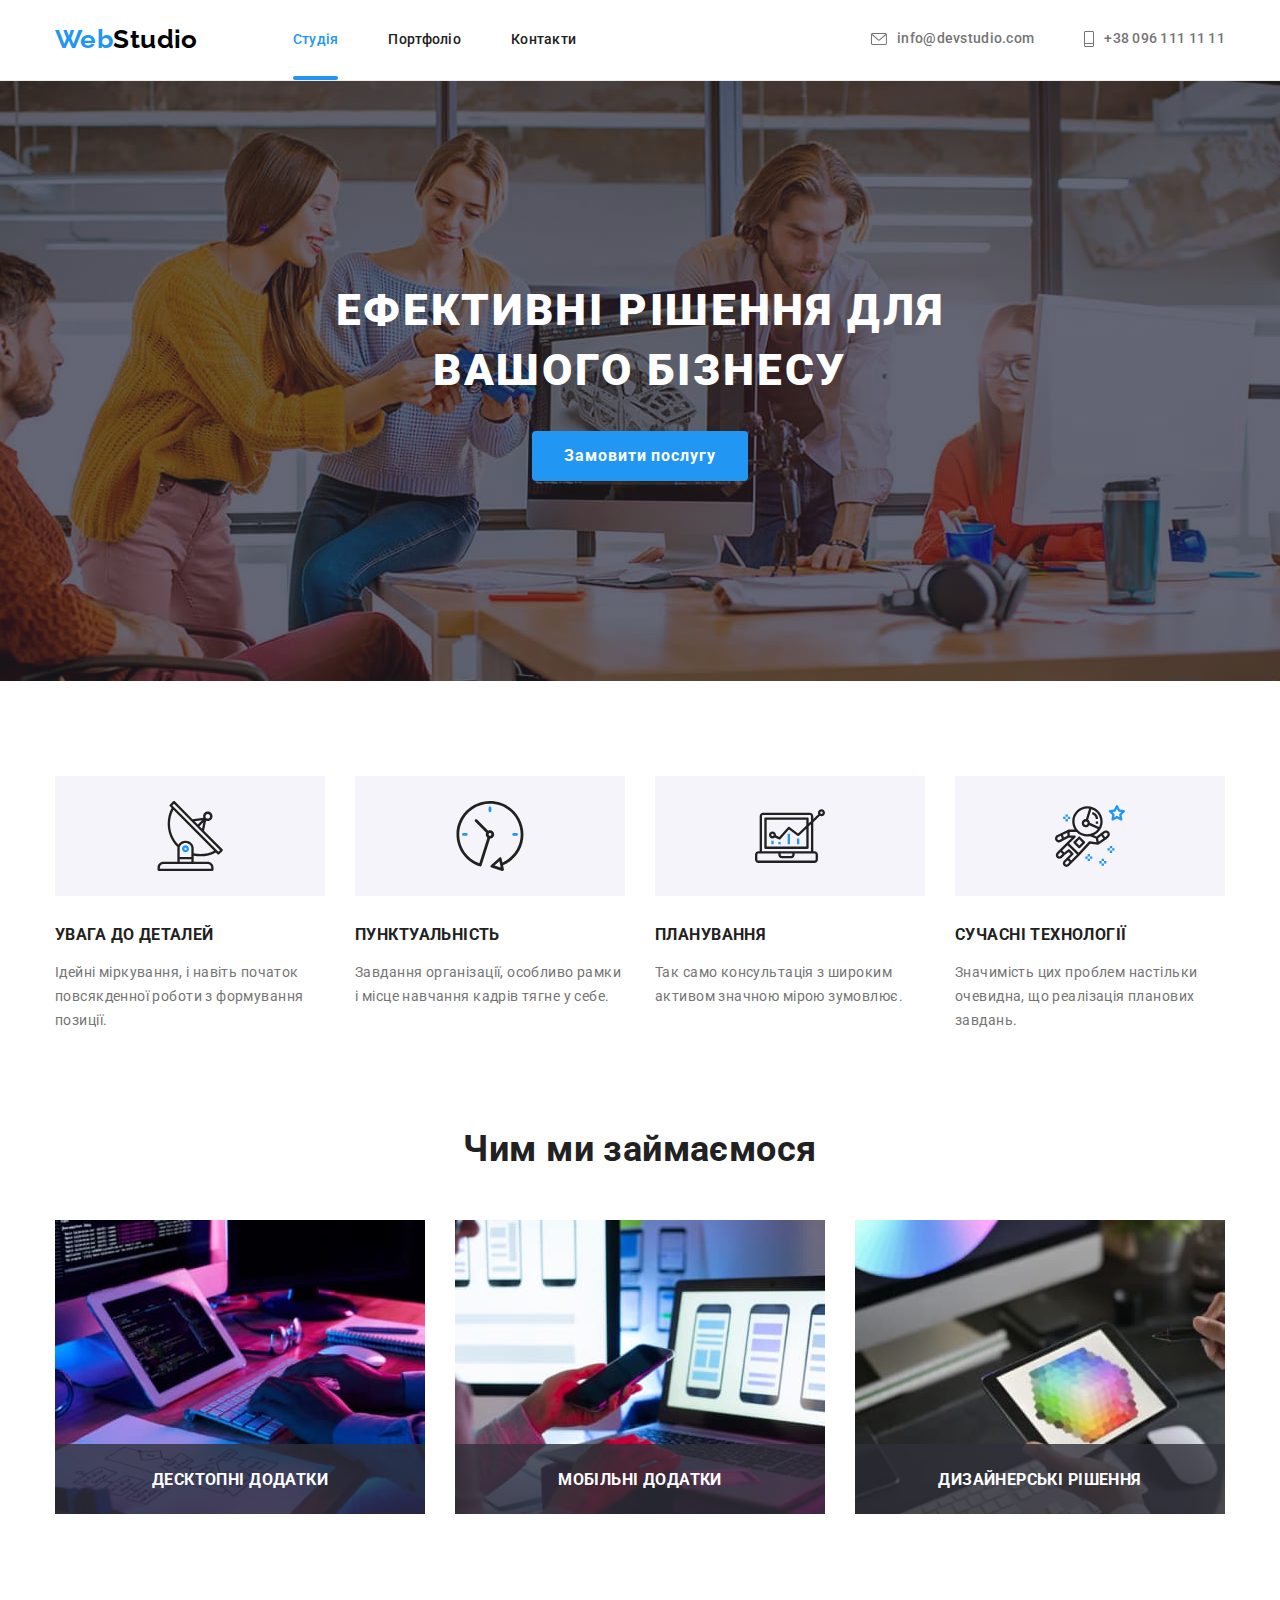
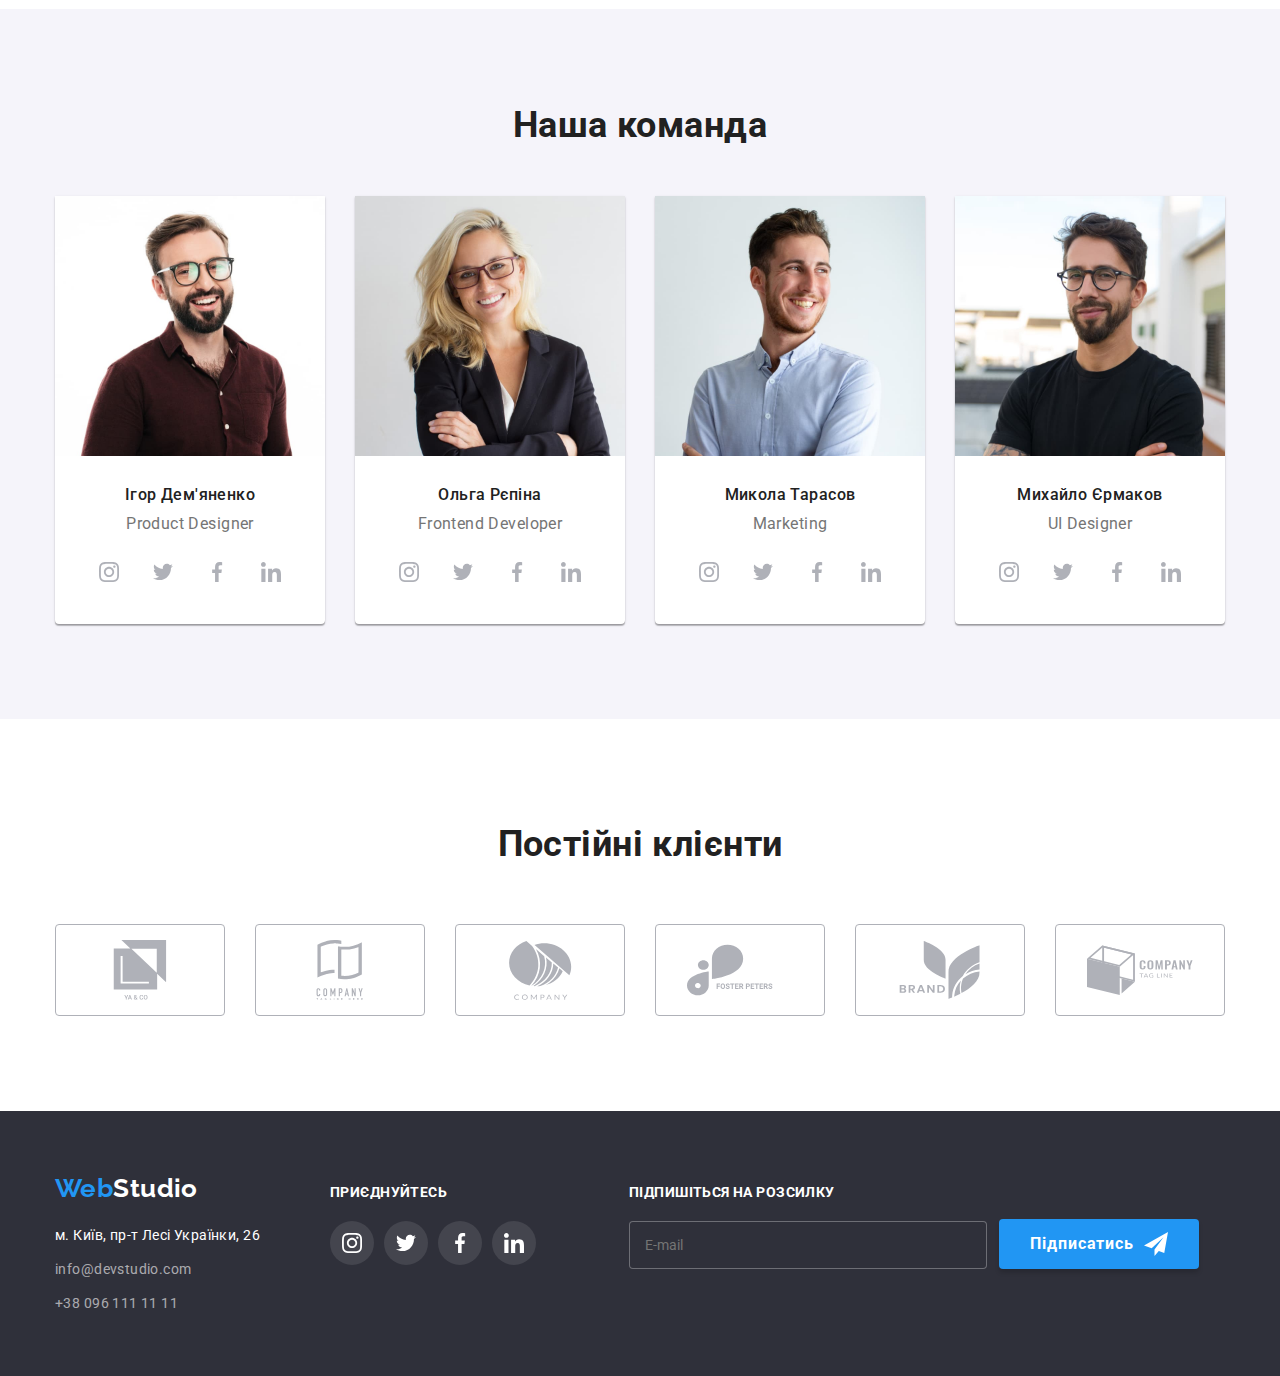
==== index.html @ cc5fdcf3 "6th homework state" ====
<!DOCTYPE html>
<html lang="uk">
<head>
    <meta charset="UTF-8">
    <meta http-equiv="X-UA-Compatible" content="IE=edge">
    <meta name="viewport" content="width=device-width, initial-scale=1.0">
    <title>Document</title>
    <link href="https://fonts.googleapis.com/css2?family=Raleway:wght@700&family=Roboto:wght@400;500;700;900&display=swap" rel="stylesheet">
    <link rel="preconnect" href="https://fonts.googleapis.com">
    <link rel="preconnect" href="https://fonts.gstatic.com" crossorigin>
    <link rel="stylesheet" href="https://cdn.jsdelivr.net/npm/modern-normalize@1.1.0/modern-normalize.min.css">
    <link rel="stylesheet" href="./css/style.css"/>
    
</head>
<body>
    <!-- Шапка -->
    <header>
        <div class="container">
                <nav>
                    <a href="./index.html" class="nav-link-logo"><span class="logo" lang="en">
                            <span class="logo-part" lang="en">Web</span>Studio</span>
                    </a>
                    <ul class="nav-list">
                        <li>
                            <a href="./index.html" class="nav-link link-current">Студія</a>
                        </li>
                        <li>
                            <a href="./portfolio.html" class="nav-link ">Портфоліо</a>
                        </li>
                        <li>
                            <a href="#" class="nav-link">Контакти</a>
                        </li>
                    </ul>
                </nav>
                <ul class="nav-contacts">
                    <li>
                        <a href="mailto:info@devstudio.com" class="nav-link-contacts">
                            <svg class="contact-icon envelope"><use href="./image/icons.svg#icon-envelope"></use></svg>
                            info@devstudio.com
                        </a>
                    </li>
                    <li>
                        <a href="tel:380961111111" class="nav-link-contacts">
                            <svg class="contact-icon vector"><use href="./image/icons.svg#icon-Vector"></use></svg>    
                            +38 096 111 11 11
                        </a>
                    </li>
                </ul>
        </div>
    </header>
        <main>
        <!--Герой-->
        <section class="hero" >
                <div class="container">
                    <h1 class="hero-heading">Ефективні рішення для вашого бізнесу</h1>
                    <button type="button" class="hero-button" data-modal-open>Замовити послугу</button>
                </div>
                
        </section>

        <!--Переваги -->
        <section class="f-section">
            <div class="container">
                <!-- невидимий заголовок -->
                <h2 class="visually-hidden">Переваги</h2>
                <ul>
                    <li>
                        <div class="icon-container">
                            <svg class="feature-icon">
                                <use href="./image/icons.svg#icon-Group"></use>
                            </svg>
                        </div>
                        <h3 class="f-heading">Увага до деталей</h3>
                        <p class="f-paragraph">Ідейні міркування, і навіть початок повсякденної роботи з формування позиції.</p>
                    </li>
                    <li>
                        <div class="icon-container">
                            <svg class="feature-icon">
                                <use href="./image/icons.svg#icon-clock"></use>
                            </svg>
                        </div>
                        <h3 class="f-heading">Пунктуальність</h3>
                        <p class="f-paragraph">Завдання організації, особливо рамки і місце навчання кадрів тягне у себе.</p>
                    </li>
                    <li>
                        <div class="icon-container">
                            <svg class="feature-icon">
                                <use href="./image/icons.svg#icon-diagram"></use>
                            </svg>
                        </div>
                        <h3 class="f-heading">Планування</h3>
                        <p class="f-paragraph">Так само консультація з широким активом значною мірою зумовлює.</p>
                    </li>
                    <li>
                        <div class="icon-container">
                            <svg class="feature-icon">
                                <use href="./image/icons.svg#icon-astronaut"></use>
                            </svg>
                        </div>
                        <h3 class="f-heading">Сучасні технології</h3>
                        <p class="f-paragraph">Значимість цих проблем настільки очевидна, що реалізація планових завдань.</p>
                    </li>
                </ul>
            </div>
        </section>
        <!-- Фактори роботи -->
        <section class="ws-section">
            <div class="container">
                <h2 class="work-sphere-heading">Чим ми займаємося</h2>
                <ul>
                    <li>
                        <div class="ws-thumb">
                            <img src="./image/box1.jpg" alt="Розробка десктоп версії сайту" width="370">
                            <div class="overlay-heading">
                                <h3>Десктопні додатки</h3>
                            </div>
                        </div>
                    </li>
                    <li>
                        <div class="ws-thumb">
                            <img src="./image/img.jpg" alt="Розробка смартфон версії сайту" width="370">
                            <div class="overlay-heading">
                                <h3>Мобільні додатки</h3>
                            </div>
                        </div>
                    </li>
                    <li>
                        <div class="ws-thumb">
                            <img src="./image/img(1).jpg" alt="Розробка планшет версії сайту" width="370">
                            <div class="overlay-heading">
                                <h3>Дизайнерські рішення</h3>
                            </div>
                        </div>
                    </li>
                </ul>
            </div>
        </section>
        <!--Команда -->
        <section class="team-section">
            <div class="container">
                <h2 class="team-heading">Наша команда</h2>
                <ul>
                    <li>
                         <img src="./image/demjanenko.jpg" alt="фото Ігор Демяненко" width="270">
                        <div class="t-text-container">
                            <h3 class="teammate">Ігор Дем'яненко </h3>
                            <p class="teammate-position">Product Designer</p>
                            <ul class="social-links">
                                <li>
                                    <a href="#" >
                                        <svg class="social-icon">
                                            <use href="./image/icons.svg#icon-instagram"></use>
                                        </svg>
                                    </a>
                                </li>
                                <li>
                                    <a href="#" >
                                        <svg class="social-icon">
                                            <use href="./image/icons.svg#icon-twitter"></use>
                                        </svg>
                                    </a>
                                </li>
                                <li>
                                    <a href="#" >
                                        <svg class="social-icon">
                                            <use href="./image/icons.svg#icon-facebook"></use>
                                        </svg>
                                    </a>
                                </li>
                                <li>
                                    <a href="#" >
                                        <svg class="social-icon">
                                            <use href="./image/icons.svg#icon-linkedin"></use>
                                        </svg>
                                    </a>
                                </li>
                            </ul>
                        </div>
                    </li>    
                    <li>
                        <img src="./image/repina.jpg" alt="фото Ольга Рєпіна" width="270">
                        <div class="t-text-container">
                            <h3 class="teammate">Ольга Рєпіна</h3>
                            <p class="teammate-position">Frontend Developer</p>
                            <ul class="social-links">
                                <li>
                                    <a href="#">
                                        <svg class="social-icon">
                                            <use href="./image/icons.svg#icon-instagram"></use>
                                        </svg>
                                    </a>
                                </li>
                                <li>
                                    <a href="#">
                                        <svg class="social-icon">
                                            <use href="./image/icons.svg#icon-twitter"></use>
                                        </svg>
                                    </a>
                                </li>
                                <li>
                                    <a href="#">
                                        <svg class="social-icon">
                                            <use href="./image/icons.svg#icon-facebook"></use>
                                        </svg>
                                    </a>
                                </li>
                                <li>
                                    <a href="#">
                                        <svg class="social-icon">
                                            <use href="./image/icons.svg#icon-linkedin"></use>
                                        </svg>
                                    </a>
                                </li>
                            </ul>
                        </div>
                            
                    </li>
                    <li>
                        <img src="./image/tarasov.jpg" alt="фото Микола Тарасов" width="270">
                        <div class="t-text-container">
                            <h3 class="teammate">Микола Тарасов</h3>
                            <p class="teammate-position">Marketing</p>
                            <ul class="social-links">
                                <li>
                                    <a href="#">
                                        <svg class="social-icon">
                                            <use href="./image/icons.svg#icon-instagram"></use>
                                        </svg>
                                    </a>
                                </li>
                                <li>
                                    <a href="#">
                                        <svg class="social-icon">
                                            <use href="./image/icons.svg#icon-twitter"></use>
                                        </svg>
                                    </a>
                                </li>
                                <li>
                                    <a href="#">
                                        <svg class="social-icon">
                                            <use href="./image/icons.svg#icon-facebook"></use>
                                        </svg>
                                    </a>
                                </li>
                                <li>
                                    <a href="#">
                                        <svg class="social-icon">
                                            <use href="./image/icons.svg#icon-linkedin"></use>
                                        </svg>
                                    </a>
                                </li>
                            </ul>
                        </div>
                    </li>
                    <li>
                        <img src="./image/yermakov.jpg" alt="фото Михайло Єрмаков" width="270">
                        <div class="t-text-container">
                            <h3 class="teammate">Михайло Єрмаков</h3>
                            <p class="teammate-position">UI Designer</p>
                            <ul class="social-links">
                                <li>
                                    <a href="#">
                                        <svg class="social-icon">
                                            <use href="./image/icons.svg#icon-instagram"></use>
                                        </svg>
                                    </a>
                                </li>
                                <li>
                                    <a href="#">
                                        <svg class="social-icon">
                                            <use href="./image/icons.svg#icon-twitter"></use>
                                        </svg>
                                    </a>
                                </li>
                                <li>
                                    <a href="#">
                                        <svg class="social-icon">
                                            <use href="./image/icons.svg#icon-facebook"></use>
                                        </svg>
                                    </a>
                                </li>
                                <li>
                                    <a href="#">
                                        <svg class="social-icon">
                                            <use href="./image/icons.svg#icon-linkedin"></use>
                                        </svg>
                                    </a>
                                </li>
                            </ul> 
                        </div>
                    </li>
                </ul>
            </div>
        </section>
        <section class="clients">
            <div class="container">
                <h2>Постійні клієнти</h2>
                <ul class="clients-list">
                    <li>
                        <a href="#">
                            <svg class="clients-icon">
                                <use href="./image/icons.svg#icon-company1" aria-label="Компанія 1"></use>
                            </svg>
                        </a>
                    </li>
                    <li>
                        <a href="#">
                            <svg class="clients-icon">
                                <use href="./image/icons.svg#icon-company2" aria-label="Компанія 2"></use>
                            </svg>
                        </a>
                    </li>
                    <li>
                        <a href="#">
                            <svg class="clients-icon">
                                <use href="./image/icons.svg#icon-company3" aria-label="Компанія 3"></use>
                            </svg>
                        </a>
                    </li>
                    <li>
                        <a href="#">
                            <svg class="clients-icon">
                                <use href="./image/icons.svg#icon-company4" aria-label="Компанія 4"></use>
                            </svg>
                        </a>
                    </li>
                    <li>
                        <a href="#">
                            <svg class="clients-icon">
                                <use href="./image/icons.svg#icon-company5" aria-label="Компанія 5"></use>
                            </svg>
                        </a>
                    </li>
                    <li>
                        <a href="#">
                            <svg class="clients-icon">
                                <use href="./image/icons.svg#icon-company6" aria-label="Компанія 6"></use>
                            </svg>
                        </a>
                    </li>
                </ul>
            </div>
        </section>
    </main>
    <!-- Контакти/адреса -->
    <footer>
        <div class="container footer">
            <div class="adress-container">
                <a href="./index.html" class="footer-logo-link"><span class="footer-logo" lang="en"><span class="logo-part"
                            lang="en">Web</span>Studio</span></a>
                <address>
                    <ul>
                        <li><a href="https://goo.gl/maps/CPtrU1FHBa2aNyZL9" target="_blank" rel="noopener noreferrer nofollow"
                                class="footer-address-link"><span class="phis-address">м. Київ, пр-т Лесі
                                    Українки, 26</span></a></li>
                        <li><a href="mailto:info@devstudio.com" class="footer-contact-link">info@devstudio.com</a></li>
                        <li><a href="tel:380961111111" class="footer-contact-link">+38 096 111 11 11</a></li>
                    </ul>
                </address>
            </div>    
                <div class="social-links-container">
                    <h3 class="social-link-header">Приєднуйтесь</h3>
                    <ul class="footer-social-links">
                        <li>
                            <a href="#">
                                <svg class="footer-social-icon">
                                    <use href="./image/icons.svg#icon-instagram"></use>
                                </svg>
                            </a>
                        </li>
                        <li>
                            <a href="#">
                                <svg class="footer-social-icon">
                                    <use href="./image/icons.svg#icon-twitter"></use>
                                </svg>
                            </a>
                        </li>
                        <li>
                            <a href="#">
                                <svg class="footer-social-icon">
                                    <use href="./image/icons.svg#icon-facebook"></use>
                                </svg>
                            </a>
                        </li>
                        <li>
                            <a href="#">
                                <svg class="footer-social-icon">
                                    <use href="./image/icons.svg#icon-linkedin"></use>
                                </svg>
                            </a>
                        </li>
                    </ul>
                </div>
                <div class="form-container">
                    <p class="invite-phrase">Підпишіться на розсилку</p>
                    <form class="footer-form">
                        <label>  
                            <input type="email" name="email" id="email" placeholder="E-mail">
                        </label>
                        <button type="submit">
                            Підписатись
                            <svg class="send-icon">
                                <use href="./image/icons.svg#icon-send"></use>
                            </svg>
                        </button>
                
                    </form>
                </div>
            </div>
    </footer>
    <div class="backdrop is-hidden" data-modal>
        <div class="modal">
            <p class="modal-heading"> Залиште свої дані, ми вам передзвонимо</p>
            <form class="modal-form">
    
                
                <div class="reg-container">
                    <label class="reg-field" for="person-name">
                        <span>Ім'я</span>
                    </label>
                    <div class="input-container">
                        <input type="text" name="name" class="login-inf" id="person-name">
                        <svg class="person-icon">
                            <use href="./image/icons.svg#icon-person-black"></use>
                        </svg>
                    </div>
                </div>
                <div class="reg-container">
                    <label class="reg-field" for="person-tel">
                        <span>Телефон</span>
                    </label>
                    <div class="input-container">
                        <input type="tel" name="telephone" class="login-inf" id="person-tel">
                        <svg class="tel-icon">
                            <use href="./image/icons.svg#icon-phone-black"></use>
                        </svg>
                    </div>
                </div>
                <div class="reg-container">
                    <label class="reg-field" for="person-email">
                        <span>Пошта</span>
                    </label>
                    <div class="input-container">
                        <input type="email" name="email" class="login-inf" id="person-email">
                        <svg class="mail-icon">
                            <use href="./image/icons.svg#icon-email-black"></use>
                        </svg>
                    </div>
                </div>
                <label class="commentary-area">
                    <span>Коментар</span>
                    <textarea name="commentary" rows="10" placeholder="Введіть текст"></textarea>
                </label>
                    <div class="checkbox-container">
                        <input type="checkbox" name="agreement" class="true-checkbox visually-hidden" id="modal-checkbox">
                        <svg class="icon-checkbox icon-check">
                           <use href="./image/icons.svg#icon-check"></use>
                        </svg>
                        <svg class="icon-checkbox fake-checkbox-focus">
                            <use href="./image/icons.svg#icon-fake-checkbox-focus"></use>
                        </svg>
                        <svg class="icon-checkbox fake-checkbox">
                            <use href="./image/icons.svg#icon-fake-checkbox"></use>
                        </svg>
                        <label class="checkbox-label" for="modal-checkbox">
                           <span class="agreement-label">Погоджуюся з розсилкою та приймаю</span><a href="#" class="agreement-link"> Умови договору</a>
                        </label>
                    </div>
                
                <button class="modal-send" type="submit">Відправити</button>
            </form>
            <button class="close-button" type="button" data-modal-close>
                <svg class="close-icon">
                    <use href="./image/icons.svg#icon-close"></use>
                </svg>
            </button>
        </div>
    </div>
    <script src="./js/modal.js"></script>
    
</body>

</html>
---- css/style.css ----
:root{
    --primary-text-color: #212121;
    --secondary-text-color: #757575;
    --primary-white-color: #FFFFFF; 
    --primary-hover-color: #2196F3;
    --balck-color: #000000;
    --secondary-background-color:#2F303A;
    --secondary-white-color:#F5F4FA;
    --contacts-link-color: rgba(255,255,255,0.6);
    --foooter-link-backgroud: rgba(255, 255, 255, 0.1);
    --backdrop-shadow: rgba(0, 0, 0, 0.2);
    --hero-button-hover-color: #188CE8;
    --border-color: #ECECEC;
    --scondary-border-color: #EEEEEE;
    --primary-icon-color:#AFB1B8;
    --hero-background: #C4C4C4;
    --hero-lenear-gradient:rgba(47, 48, 58, 0.4);

}
html{
    box-sizing: border-box;
}
*, *::before, *::after{
    box-sizing: inherit;
}

body{
    color: var(--primary-text-color);
    background-color:  var(--primary-white-color);
    font-family: Roboto, sans-serif;
    letter-spacing: 0.03em;
    font-size: 14px;
}
img{
    display: block;
    max-width: 100%;
    height: auto;
}
/* Контейнер */
.container{
    width: 1200px;
    margin-left:auto;
    margin-right:auto;
    padding-right: 15px;
    padding-left: 15px;
}
header{
    border-bottom: 1px solid var(--border-color);
    align-items: center;
    padding-top: 24px;
    padding-bottom: 25px;
}
header >.container{
    display: flex;
}

/* Navigation */
nav{
    display: flex;
    align-items: center;
}

.nav-list, .nav-contacts{
    display: flex;
    list-style: none;
    padding-left: 0;
    align-items: center;
}
.nav-list{
    margin: 0;
}
.nav-list li+li{
    margin-left: 50px;
}

.nav-contacts{
    margin: 0 0 0 auto;
}
.contact-icon{
    fill: currentColor;
    margin-right: 10px;
}
.contact-icon.envelope{
    width: 16px;
    height: 12px;
} 
.contact-icon.vector{
    width: 10px;
    height: 16px;
}

.contact-icon:hover{
    fill: var(--primary-hover-color);
}
.nav-contacts li+li{
    margin-left: 50px;
}

.nav-link{
    position: relative;
    height: 100%;
    
    text-decoration: none;  
    color: var(--primary-text-color);
    font-weight: 500;
    line-height: 1.14;
    letter-spacing: 0.02em;
    
    transition: color 250ms cubic-bezier(0.4, 0, 0.2, 1);
}
.nav-link-contacts{
    display: flex;
    align-items: center;
    
    text-decoration: none;
    color: var(--secondary-text-color);
    font-weight: 500;
    line-height: 1.14;
    letter-spacing: 0.02em;
    
    transition: color 250ms cubic-bezier(0.4, 0, 0.2, 1);
}
 .nav-link-contacts:hover, .nav-link-contacts:focus,
 .nav-list .link-current, .nav-link:hover, .nav-link:focus,  
 .f-contact-link:hover, .f-contact-link:focus{
    color: var(--primary-hover-color); 
}
.nav-link-logo, .footer-link-logo{
    text-decoration: none;
    color: var(--balck-color);
}
.nav-link-logo{
    display: inline-block;
    margin-right: 95px;
}
.logo-part{
    color: var(--primary-hover-color);
}
/* logo */
.logo{
    font-family: Raleway, sans-serif;
    color: var(--balck-color);   
    font-weight: 700;
    font-size: 26px;
    line-height: 1.19;  
}
.link-current::after{
    position: absolute;
    content: "";
    width: 100%;
    height: 4px;
    border-radius: 2px;
    background-color: var(--primary-hover-color);
    bottom: -33px;
    left: 0;
}

/* Main */
/* Hero */
.hero{
    background-color: var(--hero-background);
     background-image:  linear-gradient(
                        var(--hero-lenear-gradient),
                        var(--hero-lenear-gradient)
                         ),
                        url(../image/hero-background.jpg);
    background-repeat: no-repeat;
    background-position: center;
    background-size: cover;
    
    height: 600px;
    max-width: 1600px;
    margin-right: auto;
    margin-left: auto; 
    padding-top: 200px;
    padding-bottom: 200px;
}

.hero-heading{
    color: var(--primary-white-color);
    text-align: center;
    text-transform: uppercase;
    font-weight: 900;
    font-size: 44px;
    line-height: 1.36;
    letter-spacing: 0.06em;
    
    width: 695px;
    margin-top: 0;
    margin-bottom: 30px;
    margin-left: auto;
    margin-right: auto;
}
.hero  .hero-button{
    color: var(--primary-white-color);
    background-color: var(--primary-hover-color);
    cursor: pointer;
    text-align: center;
    font-weight: 700;
    font-size: 16px;
    line-height: 1.88;
    letter-spacing: 0.06em;
    
    min-width: 215px;
    min-height: 50px;
    display: flex;
    border: transparent;
    margin-left: auto;
    margin-right: auto;
    border-radius: 4px;
    padding: 10px 32px;
}
.hero-button:hover, .hero-button:focus{
    background-color: var(--hero-button-hover-color);
    
}

/* Modal window */
.backdrop{
    top:0;
    bottom: 0;
    left: 0;
    right: 0;
    position: fixed;

    z-index: 1;
    
    background-color:var(--backdrop-shadow); 

    transition: opacity 250ms cubic-bezier(0.4, 0, 0.2, 1);
}

.modal{
    position: absolute;
    top:50%;
    left:50%;
    right: 50%;
    bottom:50%;
    transform:translate(-50%, -50%) scale(1);
    width: 530px;
    min-height: 600px;

    padding: 40px;

    box-shadow: 0px 1px 3px rgba(0, 0, 0, 0.12), 
                0px 1px 1px rgba(0, 0, 0, 0.14), 
                0px 2px 1px rgba(0, 0, 0, 0.2);
    border-radius: 4px;
    background-color: var(--primary-white-color);

    transition: transform 400ms cubic-bezier(0.4, 0, 0.2, 1);
}
.backdrop.is-hidden .modal{
    transform:translate(-50%, 0%) scale(1.2);
    transition: transform 400ms cubic-bezier(0.4, 0, 0.2, 1);
}
.modal .close-button{
    position: absolute;
    top: 8px;
    right: 8px;

    display: flex;
    align-items: center;
    justify-content: center;

    border: 1px solid rgba(0, 0, 0, 0.1);
    border-radius: 50%;
    width: 30px;
    height: 30px;

    background-color: var(--primary-white-color);

    transition: fill 250ms cubic-bezier(0.4, 0, 0.2, 1);

}
.modal .close-button:hover{
    fill: var(--primary-hover-color);
    cursor: pointer;
}

.modal .close-button:focus{
    fill: var(--primary-hover-color);
}
.modal .modal-heading{
    margin: 0 0 12px 0;
    text-align: center;
    
    font-weight: 700;
    font-size: 20px;
    line-height: 1.15;
    letter-spacing: 0.03em;
}
.modal-form{
    width:100%;
    
}
.modal-form span{
    color:var(--secondary-text-color);

    font-weight: 400;
    font-size: 12px;
    line-height: 1.16;
    letter-spacing: 0.01em;
}

.modal-form input{
    font-weight: 400;
    font-size: 12px;
    line-height: 1.16;
    letter-spacing: 0.01em;
}
.modal-form .reg-container{
    display: block;
    margin-bottom: 10px;
    
}
.input-container{
    margin-top: 4px;
    position: relative;
}
.reg-container svg{
    position: absolute;
    width: 18px;
    height: 18px;

    transition: fill 250ms cubic-bezier(0.4, 0, 0.2, 1);
}
.tel-icon, .person-icon{
    left: 12px;
    top: 11px;
}
.mail-icon {
    
    left: 10px;
    top: 11px;
}
.close-icon{
    width: 11px;
    height: 11px;
}
.commentary-area{
    display: block;
    margin-bottom: 20px;
}
.modal-form textarea{
    padding: 12px 16px;
    margin-top: 4px;

    resize: none;
    width: 100%;
    height: 120px;

    border: 1px solid rgba(33, 33, 33, 0.2);
    border-radius: 4px;

    transition: border-color 250ms cubic-bezier(0.4, 0, 0.2, 1);
}
.backdrop.is-hidden{
    opacity: 0;
    pointer-events: none;
    
    transition: opacity 250ms cubic-bezier(0.4, 0, 0.2, 1);
}
.modal-form .login-inf{
    width: 100%;
    padding-left: 30px;
    padding-top: 12px;
    padding-bottom: 12px;

    border: 1px solid rgba(33, 33, 33, 0.2);
    border-radius: 4px;

    transition: border-color 250ms cubic-bezier(0.4, 0, 0.2, 1);

}
.checkbox-container{
    position: relative;
    
    display: flex;
    align-items: center;
    padding-left: 14px; 
}
.checkbox-label{
    padding-left: 23px;
}
.checkbox-container .agreement-label{
    font-weight: 400;
    font-size: 14px;
    line-height: 1.71;
    letter-spacing: 0.03em;

}
.checkbox-container .agreement-link{
    color: var(--primary-hover-color);
    font-weight: 400;
    line-height: 1.71;
    

    margin-left: 4px;
}
.icon-checkbox{
    position: absolute;

    left: 13px;
    pointer-events: none;

    width: 16px;
    height: 15px;
}
.icon-check{
    background-color: var(--primary-hover-color);
    opacity: 0;
}
.fake-checkbox-focus{
    opacity: 0;
}
.true-checkbox:focus~.fake-checkbox{
    opacity: 0;
}
.true-checkbox:focus~.fake-checkbox-focus {
    opacity: 1;
}
.true-checkbox:checked~.icon-check{
    opacity: 1;
}
.true-checkbox:checked~.fake-checkbox{
    opacity: 0;
}
.modal-send{
    display: block;

    margin-top: 30px;
    margin-right: auto;
    margin-left: auto;
    min-width: 200px;
    
    background-color: var(--primary-hover-color);
    border:transparent;
    box-shadow: 0px 4px 4px rgba(0, 0, 0, 0.15);
    border-radius: 4px;
    padding: 10px 52px;

    color: var(--primary-white-color);
    font-weight: 700;
    font-size: 16px;
    line-height: 1.88;
    letter-spacing: 0.06em;

    transition: background-color 250ms cubic-bezier(0.4, 0, 0.2, 1);
}
.modal-send:hover, .modal-send:hover{
    background-color: var(--hero-button-hover-color);
}
.login-inf:focus{
    border-color: var(--primary-hover-color);
    outline: none;
}
.login-inf:focus + svg{
    fill: var(--hero-button-hover-color);
}
.modal-form textarea:focus {
    border-color: var(--primary-hover-color);
    outline:none;
}
/* Features */

.f-section{
    padding-top: 95px;
    padding-bottom: 95px;
}
.f-section ul, .team-section ul, .ws-section ul{
    list-style: none;
}
.f-section ul{
    display: flex;
    padding-left: 0;
    margin-top: 0;
    margin-bottom: 0;
    padding-top: 0;
    margin-top: 0;
}
.f-section li{
    width: 270px;
}
.f-section li+li{
    margin-left: 30px;
    padding: 0;
    
}

.visually-hidden {
    position: absolute;
    white-space: nowrap;
    width: 1px;
    height: 1px;
    overflow: hidden;
    border: 0;
    padding: 0;
    clip: rect(0 0 0 0);
    clip-path: inset(50%);
    margin: -1px;
}
.icon-container{
    width: 270px;
    height: 120px;
    background-color: var(--secondary-white-color);
    display: flex;
    align-items: center;
    justify-content: center;
    margin-bottom: 30px;
}
.feature-icon{
    width: 70px;
    height: 70px;
    
}
.f-heading{
    text-transform: uppercase;
    line-height: 1.14;
    margin-top: 0;
}
.f-paragraph{
    color: var(--secondary-text-color);
    line-height: 1.71;
    margin-top: 0;
    margin-bottom: 0;
}
.f-section img{
    display: block;
}
/* What we doing */
.ws-section{
    padding-bottom: 95px;
}
.work-sphere-heading, .team-heading{
    font-size: 36px;
    line-height: 1.17;
    text-align: center;
    
    margin-bottom: 50px;
    margin-top: 0;
}
.ws-section ul{
    display: flex;
    padding: 0;
    margin: 0;
}
.ws-section li+li{
    margin-left: 30px;
}
.ws-thumb{
    position: relative;

    width: 100%;
    height: 100%;
    
}
.overlay-heading{
    position: absolute;
    bottom: 0;
    left: 0;
    padding-top: 27px;
    padding-bottom: 27px;

    width: 100%;
    height: 70px;

    background: rgba(47, 48, 58, 0.8);
}
.overlay-heading>h3{
    margin: 0;
    
    text-align: center;
    color: var(--primary-white-color);
    text-transform: uppercase;
    font-weight: 700;
    line-height: 1.14;
}
    
/* Our Team */
.team-section{
    background-color: var(--secondary-white-color);
    padding-top: 95px;
    padding-bottom: 95px;
}
.team-section ul{
    display: flex;
    margin: 0;
    padding: 0;
}
.team-section li{
    background-color: var(--primary-white-color);
    margin-left: 30px;

    box-shadow:     0px 1px 3px rgba(0, 0, 0, 0.12), 
                    0px 1px 1px rgba(0, 0, 0, 0.14), 
                    0px 2px 1px rgba(0, 0, 0, 0.2);
    border-radius: 0px 0px 4px 4px;
}
.team-section li:first-child{
    margin-left: 0;
}
.teammate{
    font-weight: 500;
    font-size: 16px;
    line-height: 1.18;
    text-align: center;
    
    margin:0 0 10px 0;
}
.teammate-position{
    color: var(--secondary-text-color);
    font-size: 16px;
    line-height: 1.18;
    text-align: center;

    margin: 0 0 16px 0;

}
.t-text-container{
    padding: 30px 32px;
}
.social-links{
    padding: 0;
    margin: 0;
}
.social-links > li{
    background-color: var(--primary-white-color);
    display: block;
    border-radius: 50%;
    box-shadow: none;
    margin-left: 0;
}
.social-links > li+li{
    margin-left: 10px;
}
.social-links a{
    fill: var(--primary-icon-color);
    display: flex;
    align-items: center;
    justify-content: center;   
    
    height: 44px;
    width: 44px;
    border-radius: 50%;  
    
    transition: background 250ms cubic-bezier(0.4, 0, 0.2, 1);
}


.social-icon{ 
    color: currentColor;
    height: 20px;
    width: 20px;

    transition: fill 250ms cubic-bezier(0.4, 0, 0.2, 1);
}
.social-links a:hover, .social-links a:focus, .social-icon:hover .social-icon:focus{
    background-color: var(--primary-hover-color);
    fill: var(--primary-white-color);

    }



/* Full-time-clients */
.clients{
    padding-top: 95px;
    padding-bottom: 95px;
}
.clients h2{
    font-weight: 700;
    font-size: 36px;
    line-height: 1.67;
    text-align: center;
    margin-bottom: 50px;
    margin-top: 0;
}
.clients-list{
    display: flex;
    
    margin: 0;
    padding: 0;

    list-style: none;
}    

.clients-list li+li{
    margin-left: 30px;
}
.clients-list a{
    justify-content: center;
    align-items: center;
    display: flex;

    fill: var(--primary-icon-color);
    width: 170px;
    height: 92px;
    border: 1px solid var(--primary-icon-color);
    border-radius: 4px;
    
    transition: border-color 250ms cubic-bezier(0.4, 0, 0.2, 1);
}
.clients-icon{
    color: currentColor;
    height: 60px;
    width: 106px;

    transition: fill 250ms cubic-bezier(0.4, 0, 0.2, 1);
}
.clients-list a:hover, .clients-list a:focus{
    border-color: var(--primary-hover-color);
    fill: var(--primary-hover-color);

}
    /* Footer */
footer{
    background-color: var(--secondary-background-color);
    padding-top: 60px;
    padding-bottom: 60px;
    display: flex;
}
footer ul{
    list-style: none;
    margin: 0;
    padding: 0;

}
footer li{
    margin-bottom: 10px;
}
footer li:last-child{
    margin-bottom: 0;
}
.footer-logo{
    color: var(--primary-white-color);
    font-family: Raleway, sans-serif;
    font-weight: 700;
    font-size: 26px;
    line-height: 1.19;

}
.footer-logo-link{
    text-decoration: none;
    display: inline-block;
    margin-bottom: 20px;
}
.footer-address-link{
    text-decoration: none;
}
footer .container{
    display: flex;
}
address{
    font-style: normal;
}
.phis-address{
    color: var(--primary-white-color);
    line-height: 1.71;
}
.footer-contact-link{
    color: var(--contacts-link-color);
    text-decoration: none;
    line-height: 1.71;
}
.footer-contact-link:hover, .footer-contact-link:focus{
    color: var(--primary-hover-color);
}

.social-links-container{
    margin-left: 70px;
}
footer .social-link-header{
    color: var(--primary-white-color);
    font-weight: 700;
    font-size: 14px;
    text-transform: uppercase;
    line-height: 1.14;
    margin-top: 0;
    margin-bottom: 20px;

}

.footer-social-links {
    padding: 0;
    margin: 0;
    display: flex;
}

.footer-social-links>li {
    
    display: block;
    border-radius: 50%;
    box-shadow: none;
    margin-left: 0;
    margin-bottom: 0;
}

.footer-social-links>li+li {
    margin-left: 10px;
}

.footer-social-links a {
    display: flex;
    align-items: center;
    justify-content: center;
    
    height: 44px;
    width: 44px;
    border-radius: 50%; 
    background-color: var(--foooter-link-backgroud);
    fill: var(--primary-white-color);

    transition: background 250ms cubic-bezier(0.4, 0, 0.2, 1);
}
.footer-social-icon{
    width: 20px;
    height: 20px;
}
.footer-social-links a:hover,
.footer-social-links a:focus{
    background-color: var(--primary-hover-color);

}
footer>.container {
    align-items: baseline;
}
.form-container{
    margin-left: 93px;  
}
.footer-form{
    position: relative;
    width: 570px;
    
}
.footer-form>label{
    display: flex;
    flex-direction: column;
}
.footer-form input{
    background-color: var(--secondary-background-color);
    padding: 15px;

    width: 358px;
    border: 1px solid rgba(255, 255, 255, 0.3);
    border-radius: 4px;
    
}
.footer-form button{
    position: absolute;
    bottom: 0;
    right: 0;

    display: flex;
    align-items: center;
    justify-content: center;

    padding: 10px 28px;
    min-width: 200px;

    background-color: var(--primary-hover-color);
    border:0;
    border-radius: 4px;
    box-shadow: 0px 4px 4px rgba(0, 0, 0, 0.15);

    color: var(--primary-white-color);
    font-weight: 700;
    font-size: 16px;
    line-height: 1.88;
    letter-spacing: 0.06em;

    fill: var(--primary-white-color);
}
.footer-form svg{
    margin-left: 10px;
    width:24px; 
    height:24px;
}
.invite-phrase{
    margin-bottom: 20px;

    color: var(--primary-white-color);
    font-weight: 700;
    line-height: 1.14;
    text-transform: uppercase;
}
/* Portfolio */
/* Filters */
.works-section{
    padding-top: 95px;
    padding-bottom: 95px;
}
.w-filters{
    list-style: none;
    margin-top: 0;
    margin-bottom: 50px;
}
.filter{
    background-color: var(--secondary-white-color);
    font-family: inherit;
    text-align: center;
    cursor: pointer;
    font-weight: 500;
    font-size: 16px;
    line-height: 1.63;

    transition: background 250ms cubic-bezier(0.4, 0, 0.2, 1), color 250ms cubic-bezier(0.4, 0, 0.2, 1), box-shadow 250ms cubic-bezier(0.4, 0, 0.2, 1);
}
.filter:hover, .filter:focus{
    background-color: var(--primary-hover-color);
    color: var(--primary-white-color);

    box-shadow: 0px 3px 1px rgba(0, 0, 0, 0.1), 
                0px 1px 2px rgba(0, 0, 0, 0.08), 
                0px 2px 2px rgba(0, 0, 0, 0.12);

}
.w-filters li+li {
    margin-left: 10px;
}

.filter {
    padding: 5px 25px;
    border: transparent;
    border-radius: 4px;
}

/* Works  */

.flex-container {
    width: 1200px;
    margin: -15px;

}
.works-section .w-filters{
    display: flex;
    justify-content: center;
    
    padding: 0;
}
.work{
    text-decoration: none;
    display: inline-block;
}
.w-list{
    display: flex;
    flex-wrap: wrap;
    
    padding: 0;
    margin: -15px;
    
    list-style: none;
}
.w-list > li{
    background-color: var(--primary-white-color);
    margin: 15px;
    outline: 1px solid var(--scondary-border-color); 
    
    display: inline-block;

}
.w-list a{
    transition: box-shadow 250ms cubic-bezier(0.4, 0, 0.2, 1);
}
.w-list a:hover, .w-list a:focus {
    box-shadow: 0px 1px 1px rgba(0, 0, 0, 0.12), 
                0px 4px 4px rgba(0, 0, 0, 0.06), 
                1px 4px 6px rgba(0, 0, 0, 0.16);

}
.work .w-name{
    color: var(--primary-text-color);
    font-size: 18px;
    line-height: 2;
    letter-spacing: 0.06em;

    margin: 0 0 4px 0;
}
.work .w-filter{
    color: var(--secondary-text-color);
    font-size: 16px;
    line-height: 1.88;
    
    margin: 0;
}
.text-container{
    padding: 20px 24px;
}
.w-thumb{
    overflow: hidden;
    position: relative;

    width: 100%;
    height: 100%;
}
.overlay-paragraph{
    position: absolute;
    top: 0;
    left: 0;
    
    padding: 63px 24px;

    transform: translateY(100%);

    width: 100%;
    height: 100%;
    background-color: rgba(33, 150, 243, 0.9);

    transition: transform 250ms cubic-bezier(0.4, 0, 0.2, 1);
}
.w-list a:hover .overlay-paragraph, .w-list a:focus .overlay-paragraph{
    position: absolute;
    top: 0;
    transform: translateY(0);

}
.overlay-paragraph p{
    margin: 0;

    color: var(--primary-white-color);
    font-weight: 400;
    font-size: 18px;
    line-height: 28px;
}
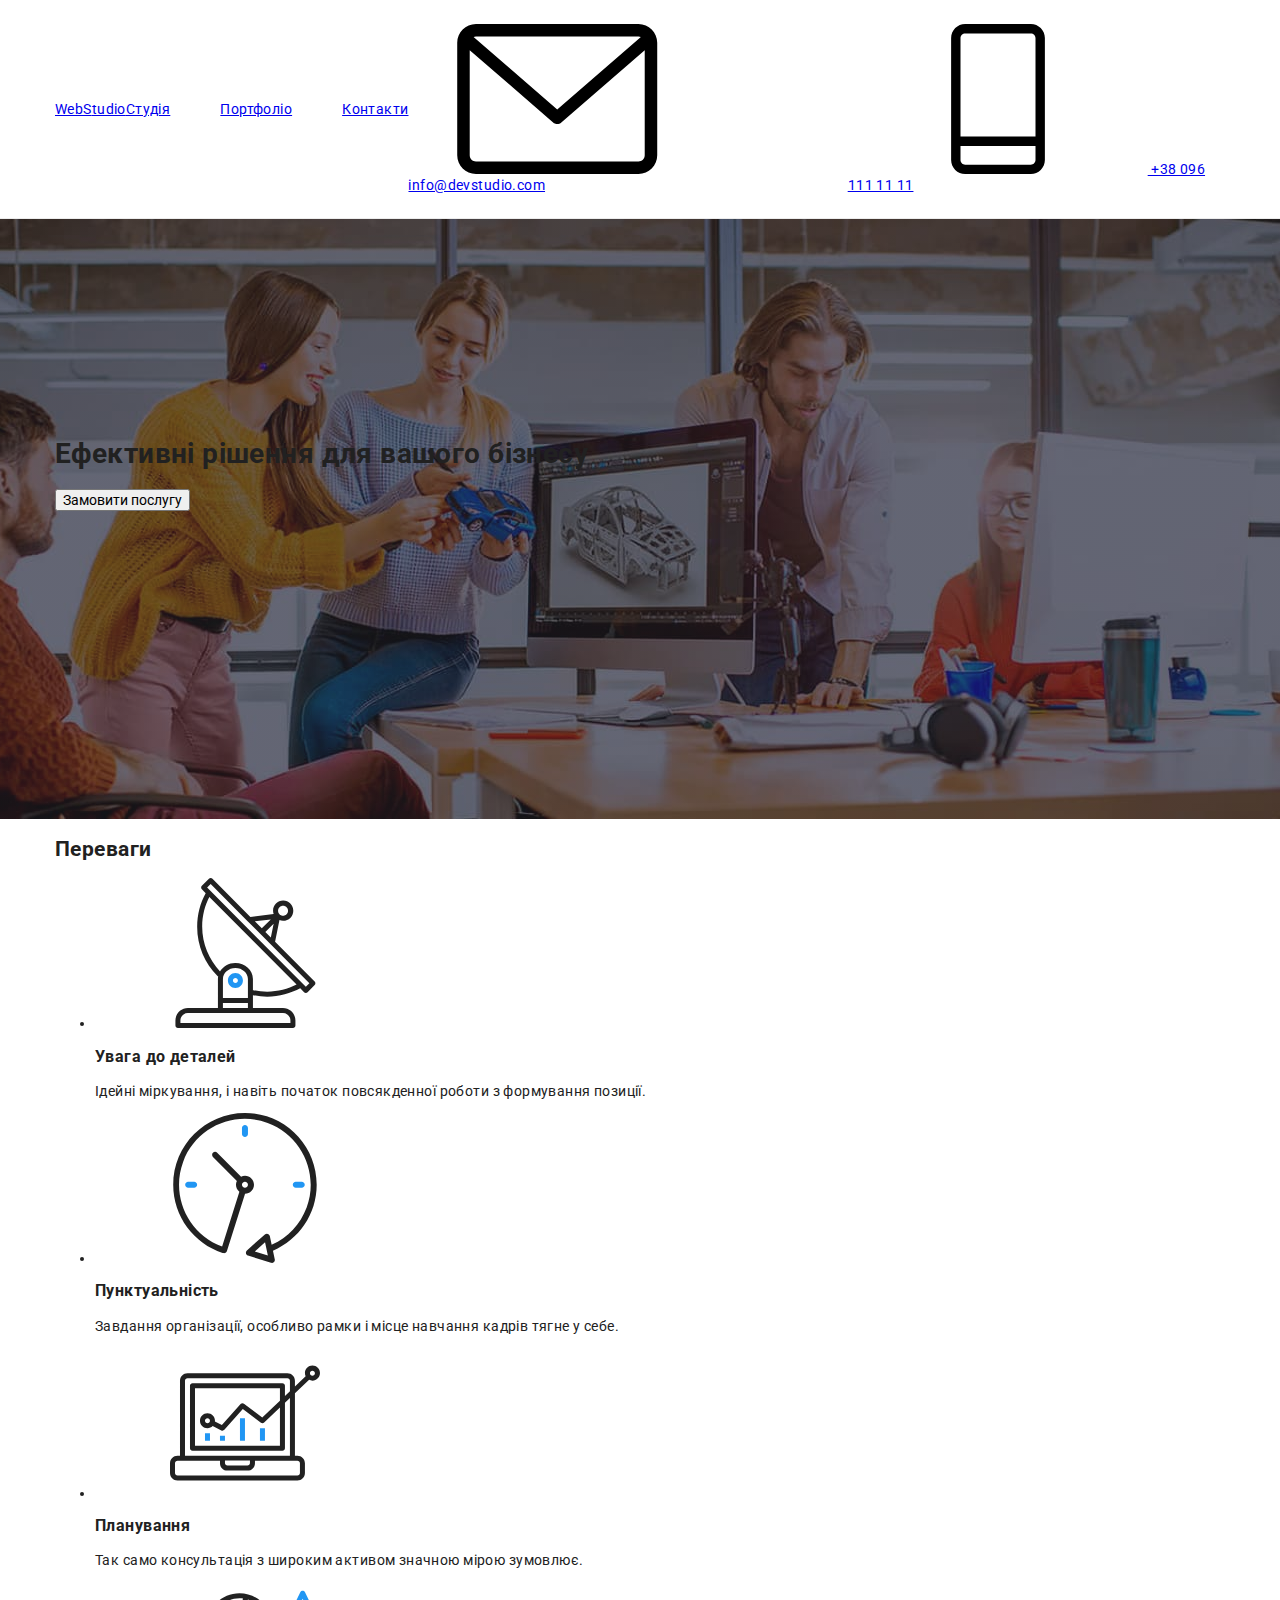
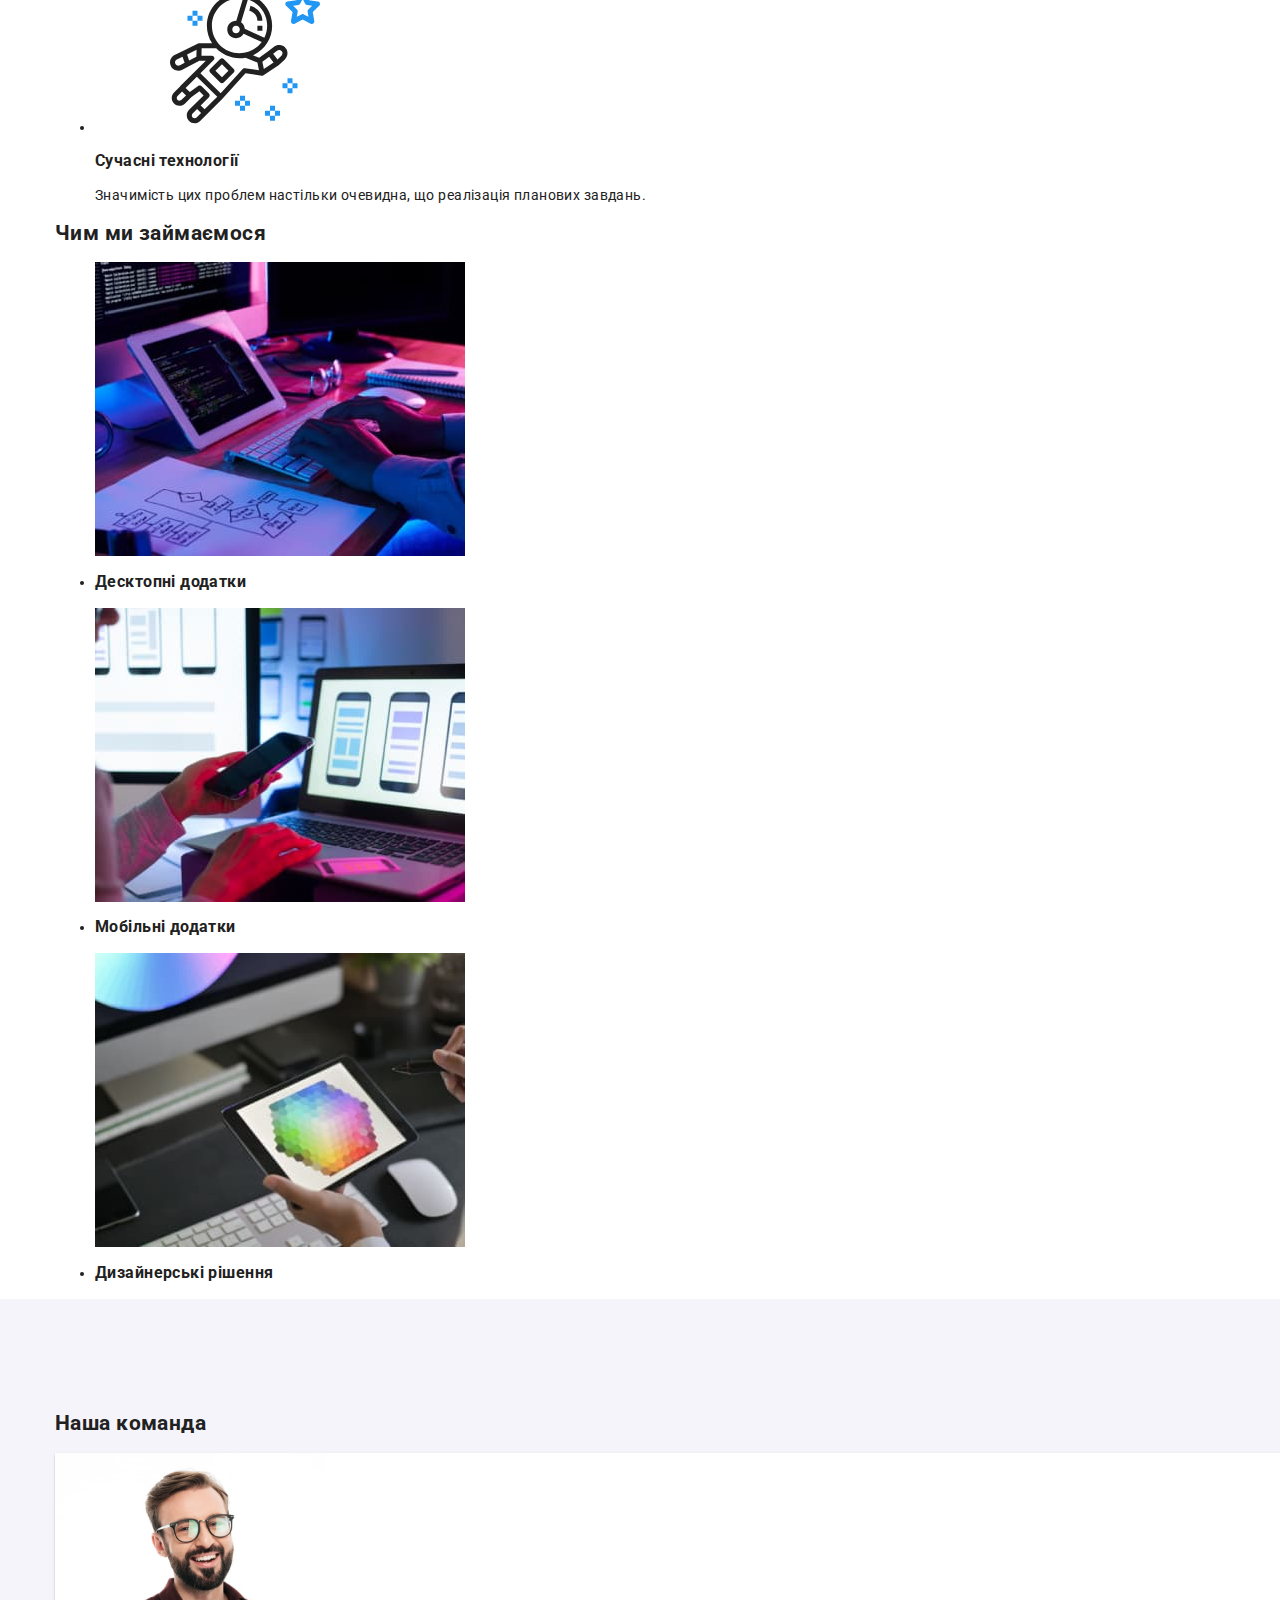
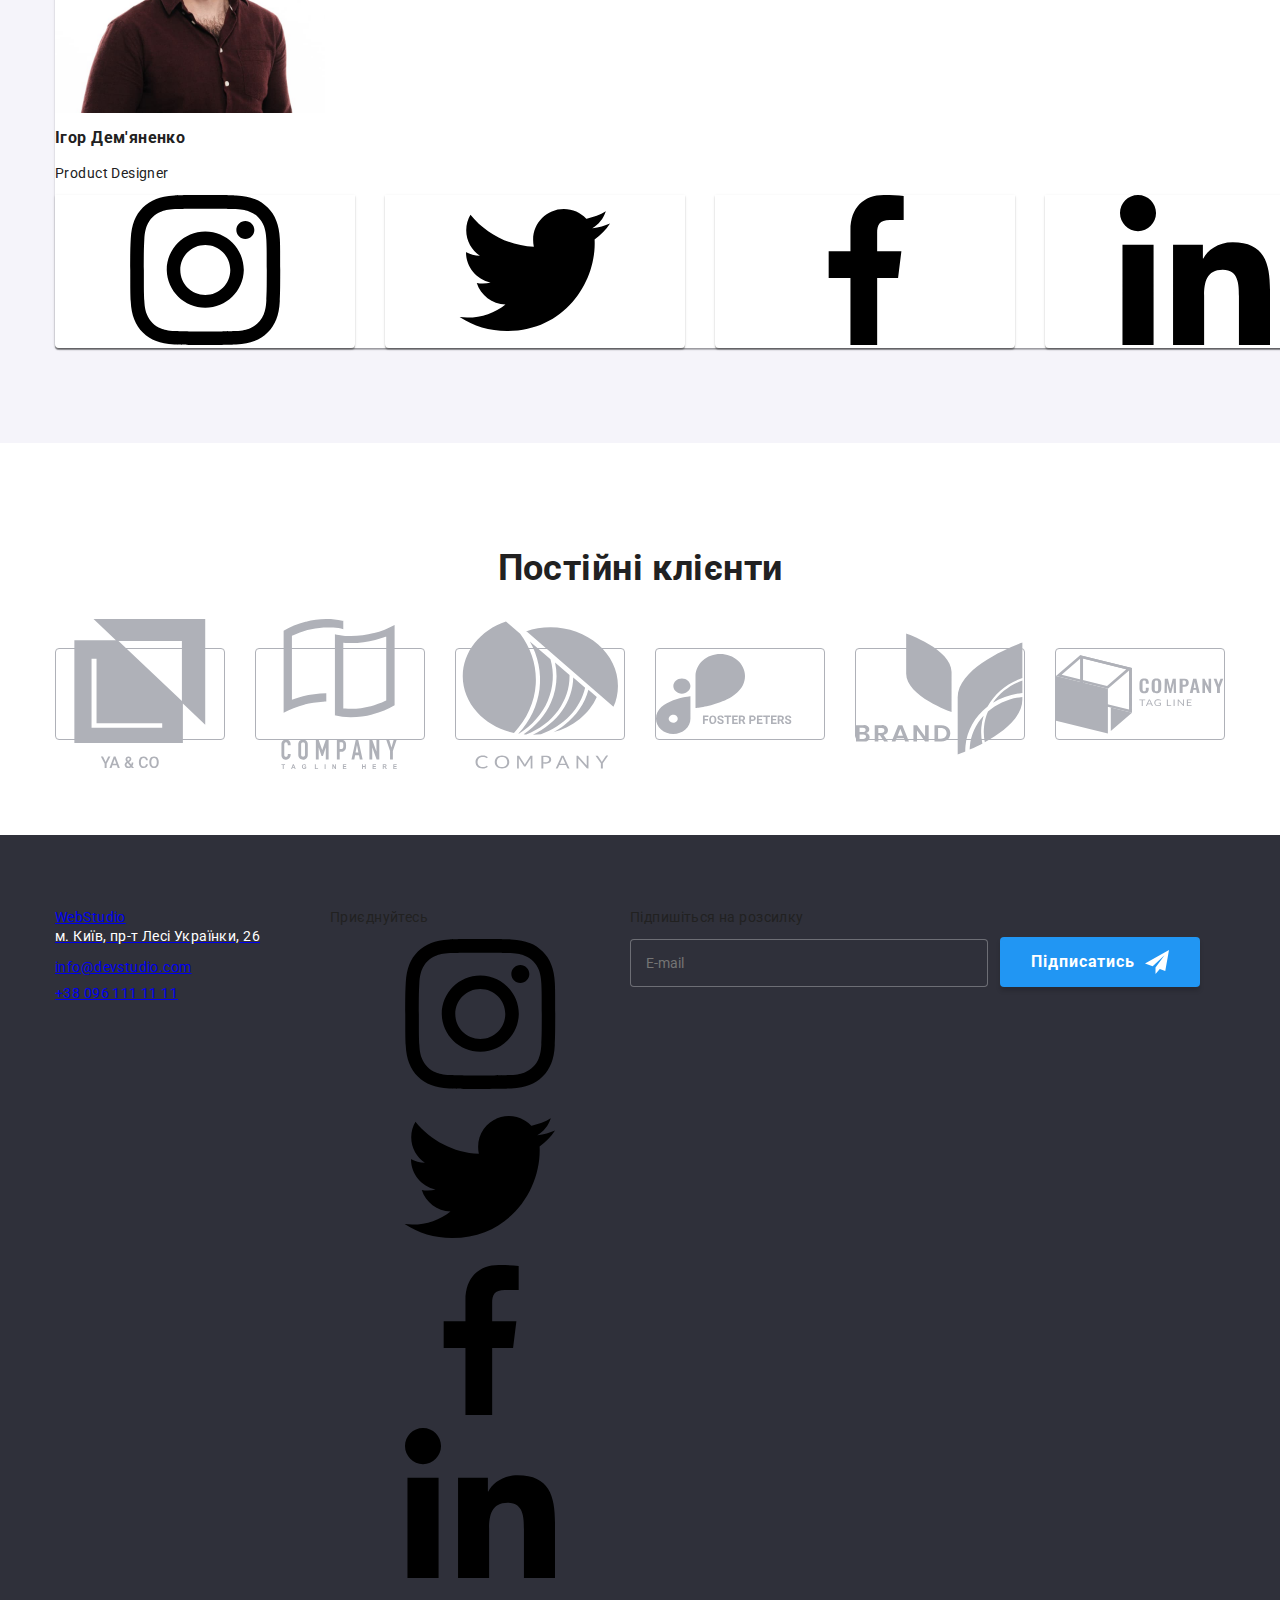
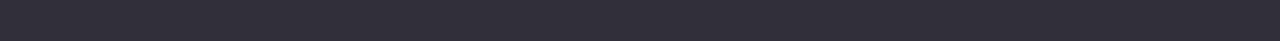
==== commit daa40345: "class global rename" ====
--- a/index.html
+++ b/index.html
@@ -14,34 +14,38 @@
 </head>
 <body>
     <!-- Шапка -->
-    <header>
+    <header class="header">
         <div class="container">
-                <nav>
-                    <a href="./index.html" class="nav-link-logo"><span class="logo" lang="en">
-                            <span class="logo-part" lang="en">Web</span>Studio</span>
+                <nav class="site-nav">
+                    <a href="./index.html" class="site-nav__logo">
+                        WebS<span class="site-nav__logo-part" lang="en">tudio</span>
                     </a>
                     <ul class="nav-list">
+                        <li class="nav-list__list-item">
+                            <a href="./index.html" class="nav-list__nav-link nav-list__nav-link--current">Студія</a>
+                        </li>
                         <li>
-                            <a href="./index.html" class="nav-link link-current">Студія</a>
+                            <a href="./portfolio.html" class="nav-list__nav-link ">Портфоліо</a>
                         </li>
                         <li>
-                            <a href="./portfolio.html" class="nav-link ">Портфоліо</a>
-                        </li>
-                        <li>
-                            <a href="#" class="nav-link">Контакти</a>
+                            <a href="#" class="nav-list__nav-link">Контакти</a>
                         </li>
                     </ul>
                 </nav>
                 <ul class="nav-contacts">
                     <li>
-                        <a href="mailto:info@devstudio.com" class="nav-link-contacts">
-                            <svg class="contact-icon envelope"><use href="./image/icons.svg#icon-envelope"></use></svg>
+                        <a href="mailto:info@devstudio.com" class="nav-contacts__link-contact">
+                            <svg class="nav-contacts__contact-icon nav-contacts__contact-icon--envelope">
+                                <use href="./image/icons.svg#icon-envelope"></use>
+                            </svg>
                             info@devstudio.com
                         </a>
                     </li>
                     <li>
-                        <a href="tel:380961111111" class="nav-link-contacts">
-                            <svg class="contact-icon vector"><use href="./image/icons.svg#icon-Vector"></use></svg>    
+                        <a href="tel:380961111111" class="nav-contacts__link-contact">
+                            <svg class="nav-contacts__link-contact nav-contacts__link-contact:vector">
+                                <use href="./image/icons.svg#icon-Vector"></use>
+                            </svg>    
                             +38 096 111 11 11
                         </a>
                     </li>
@@ -52,82 +56,82 @@
         <!--Герой-->
         <section class="hero" >
                 <div class="container">
-                    <h1 class="hero-heading">Ефективні рішення для вашого бізнесу</h1>
-                    <button type="button" class="hero-button" data-modal-open>Замовити послугу</button>
+                    <h1 class="hero__heading">Ефективні рішення для вашого бізнесу</h1>
+                    <button type="button" class="hero__button" data-modal-open>Замовити послугу</button>
                 </div>
                 
         </section>
 
         <!--Переваги -->
-        <section class="f-section">
+        <section class="feature-section">
             <div class="container">
-                <!-- невидимий заголовок -->
-                <h2 class="visually-hidden">Переваги</h2>
-                <ul>
-                    <li>
-                        <div class="icon-container">
-                            <svg class="feature-icon">
+                <!-- невидимий заголовок visually-hidden-->
+                <h2 class="feature-section__heading ">Переваги</h2>
+                <ul class="feature-list">
+                    <li>
+                        <div class="feature-list__icon-container">
+                            <svg class="feature-list__feature-icon">
                                 <use href="./image/icons.svg#icon-Group"></use>
                             </svg>
                         </div>
-                        <h3 class="f-heading">Увага до деталей</h3>
-                        <p class="f-paragraph">Ідейні міркування, і навіть початок повсякденної роботи з формування позиції.</p>
-                    </li>
-                    <li>
-                        <div class="icon-container">
-                            <svg class="feature-icon">
+                        <h3 class="feature-list__feature-heading">Увага до деталей</h3>
+                        <p class="feature-list__featurefeature-list__-paragraph">Ідейні міркування, і навіть початок повсякденної роботи з формування позиції.</p>
+                    </li>
+                    <li>
+                        <div class="feature-list__icon-container">
+                            <svg class="feature-list__feature-icon">
                                 <use href="./image/icons.svg#icon-clock"></use>
                             </svg>
                         </div>
-                        <h3 class="f-heading">Пунктуальність</h3>
-                        <p class="f-paragraph">Завдання організації, особливо рамки і місце навчання кадрів тягне у себе.</p>
-                    </li>
-                    <li>
-                        <div class="icon-container">
-                            <svg class="feature-icon">
+                        <h3 class="feature-list__feature-heading">Пунктуальність</h3>
+                        <p class="feature-list__feature-paragraph">Завдання організації, особливо рамки і місце навчання кадрів тягне у себе.</p>
+                    </li>
+                    <li>
+                        <div class="feature-list__icon-container">
+                            <svg class="feature-list__feature-icon">
                                 <use href="./image/icons.svg#icon-diagram"></use>
                             </svg>
                         </div>
-                        <h3 class="f-heading">Планування</h3>
-                        <p class="f-paragraph">Так само консультація з широким активом значною мірою зумовлює.</p>
-                    </li>
-                    <li>
-                        <div class="icon-container">
-                            <svg class="feature-icon">
+                        <h3 class="feature-list__feature-heading">Планування</h3>
+                        <p class="feature-list__feature-paragraph">Так само консультація з широким активом значною мірою зумовлює.</p>
+                    </li>
+                    <li>
+                        <div class="feature-list__icon-container">
+                            <svg class="feature-list__feature-icon">
                                 <use href="./image/icons.svg#icon-astronaut"></use>
                             </svg>
                         </div>
-                        <h3 class="f-heading">Сучасні технології</h3>
-                        <p class="f-paragraph">Значимість цих проблем настільки очевидна, що реалізація планових завдань.</p>
+                        <h3 class="feature-list__feature-heading">Сучасні технології</h3>
+                        <p class="feature-list__feature-paragraph">Значимість цих проблем настільки очевидна, що реалізація планових завдань.</p>
                     </li>
                 </ul>
             </div>
         </section>
         <!-- Фактори роботи -->
-        <section class="ws-section">
+        <section class="worksphere-section">
             <div class="container">
-                <h2 class="work-sphere-heading">Чим ми займаємося</h2>
-                <ul>
-                    <li>
-                        <div class="ws-thumb">
+                <h2 class="work-sphere__heading">Чим ми займаємося</h2>
+                <ul class="worksphere-list">
+                    <li class="worksphere-list__item">
+                        <div class="worksphere-list__thumb">
                             <img src="./image/box1.jpg" alt="Розробка десктоп версії сайту" width="370">
-                            <div class="overlay-heading">
+                            <div class="worksphere-list__overlay-heading">
                                 <h3>Десктопні додатки</h3>
                             </div>
                         </div>
                     </li>
-                    <li>
-                        <div class="ws-thumb">
+                    <li class="worksphere-list__item">
+                        <div class="worksphere-list__thumb">
                             <img src="./image/img.jpg" alt="Розробка смартфон версії сайту" width="370">
-                            <div class="overlay-heading">
+                            <div class="worksphere-list__overlay-heading">
                                 <h3>Мобільні додатки</h3>
                             </div>
                         </div>
                     </li>
-                    <li>
-                        <div class="ws-thumb">
+                    <li class="worksphere-list__item">
+                        <div class="worksphere-list__thumb">
                             <img src="./image/img(1).jpg" alt="Розробка планшет версії сайту" width="370">
-                            <div class="overlay-heading">
+                            <div class="worksphere-list__overlay-heading">
                                 <h3>Дизайнерські рішення</h3>
                             </div>
                         </div>
@@ -138,38 +142,38 @@
         <!--Команда -->
         <section class="team-section">
             <div class="container">
-                <h2 class="team-heading">Наша команда</h2>
-                <ul>
+                <h2 class="team-section__heading">Наша команда</h2>
+                <ul class="team-list">
                     <li>
                          <img src="./image/demjanenko.jpg" alt="фото Ігор Демяненко" width="270">
-                        <div class="t-text-container">
-                            <h3 class="teammate">Ігор Дем'яненко </h3>
-                            <p class="teammate-position">Product Designer</p>
-                            <ul class="social-links">
-                                <li>
-                                    <a href="#" >
-                                        <svg class="social-icon">
+                        <div class="team-list__text-container">
+                            <h3 class="team-list__teammate">Ігор Дем'яненко </h3>
+                            <p class="team-list__teammate-position">Product Designer</p>
+                            <ul class="social-networks">
+                                <li class="social-networks__item">
+                                    <a href="#" class="social-networks__links" >
+                                        <svg class="social-netwoks__icon">
                                             <use href="./image/icons.svg#icon-instagram"></use>
                                         </svg>
                                     </a>
                                 </li>
-                                <li>
-                                    <a href="#" >
-                                        <svg class="social-icon">
+                                <li class="social-networks__item">
+                                    <a href="#" class="social-networks__links" >
+                                        <svg class="social-netwoks__icon">
                                             <use href="./image/icons.svg#icon-twitter"></use>
                                         </svg>
                                     </a>
                                 </li>
-                                <li>
-                                    <a href="#" >
-                                        <svg class="social-icon">
+                                <li class="social-networks__item">
+                                    <a href="#" class="social-networks__links" >
+                                        <svg class="social-netwoks__icon">
                                             <use href="./image/icons.svg#icon-facebook"></use>
                                         </svg>
                                     </a>
                                 </li>
-                                <li>
-                                    <a href="#" >
-                                        <svg class="social-icon">
+                                <li class="social-networks__item">
+                                    <a href="#" class="social-networks__links" >
+                                        <svg class="social-netwoks__icon">
                                             <use href="./image/icons.svg#icon-linkedin"></use>
                                         </svg>
                                     </a>
@@ -179,34 +183,34 @@
                     </li>    
                     <li>
                         <img src="./image/repina.jpg" alt="фото Ольга Рєпіна" width="270">
-                        <div class="t-text-container">
-                            <h3 class="teammate">Ольга Рєпіна</h3>
-                            <p class="teammate-position">Frontend Developer</p>
-                            <ul class="social-links">
-                                <li>
-                                    <a href="#">
-                                        <svg class="social-icon">
+                        <div class="team-list__text-container">
+                            <h3 class="team-list__teammate">Ольга Рєпіна</h3>
+                            <p class="team-list__teammate-position">Frontend Developer</p>
+                            <ul class="social-networks">
+                                <li class="social-networks__item">
+                                    <a href="#" class="social-networks__links">
+                                        <svg class="social-networks__icon">
                                             <use href="./image/icons.svg#icon-instagram"></use>
                                         </svg>
                                     </a>
                                 </li>
-                                <li>
-                                    <a href="#">
-                                        <svg class="social-icon">
+                                <li class="social-networks__item">
+                                    <a href="#" class="social-networks__links">
+                                        <svg class="social-networks__icon">
                                             <use href="./image/icons.svg#icon-twitter"></use>
                                         </svg>
                                     </a>
                                 </li>
-                                <li>
-                                    <a href="#">
-                                        <svg class="social-icon">
+                                <li class="social-networks__item">
+                                    <a href="#" class="social-networks__links">
+                                        <svg class="social-networks__icon">
                                             <use href="./image/icons.svg#icon-facebook"></use>
                                         </svg>
                                     </a>
                                 </li>
-                                <li>
-                                    <a href="#">
-                                        <svg class="social-icon">
+                                <li class="social-networks__item">
+                                    <a href="#" class="social-networks__links">
+                                        <svg class="social-networks__icon">
                                             <use href="./image/icons.svg#icon-linkedin"></use>
                                         </svg>
                                     </a>
@@ -217,34 +221,34 @@
                     </li>
                     <li>
                         <img src="./image/tarasov.jpg" alt="фото Микола Тарасов" width="270">
-                        <div class="t-text-container">
-                            <h3 class="teammate">Микола Тарасов</h3>
-                            <p class="teammate-position">Marketing</p>
-                            <ul class="social-links">
-                                <li>
-                                    <a href="#">
-                                        <svg class="social-icon">
+                        <div class="team-list__text-container">
+                            <h3 class="team-list__teammate">Микола Тарасов</h3>
+                            <p class="team-list__teammate-position">Marketing</p>
+                            <ul class="social-networks">
+                                <li class="social-networks__item">
+                                    <a href="#" class="social-networks__link">
+                                        <svg class="social-networks__icon">
                                             <use href="./image/icons.svg#icon-instagram"></use>
                                         </svg>
                                     </a>
                                 </li>
-                                <li>
-                                    <a href="#">
-                                        <svg class="social-icon">
+                                <li class="social-networks__item">
+                                    <a href="#" class="social-networks__link">
+                                        <svg class="social-networks__icon">
                                             <use href="./image/icons.svg#icon-twitter"></use>
                                         </svg>
                                     </a>
                                 </li>
-                                <li>
-                                    <a href="#">
-                                        <svg class="social-icon">
+                                <li class="social-networks__item">
+                                    <a href="#" class="social-networks__link">
+                                        <svg class="social-networks__icon">
                                             <use href="./image/icons.svg#icon-facebook"></use>
                                         </svg>
                                     </a>
                                 </li>
-                                <li>
-                                    <a href="#">
-                                        <svg class="social-icon">
+                                <li class="social-networks__item">
+                                    <a href="#" class="social-networks__link">
+                                        <svg class="social-networks__icon">
                                             <use href="./image/icons.svg#icon-linkedin"></use>
                                         </svg>
                                     </a>
@@ -254,34 +258,34 @@
                     </li>
                     <li>
                         <img src="./image/yermakov.jpg" alt="фото Михайло Єрмаков" width="270">
-                        <div class="t-text-container">
-                            <h3 class="teammate">Михайло Єрмаков</h3>
-                            <p class="teammate-position">UI Designer</p>
-                            <ul class="social-links">
-                                <li>
-                                    <a href="#">
-                                        <svg class="social-icon">
+                        <div class="team-list__text-container">
+                            <h3 class="team-list__teammate">Михайло Єрмаков</h3>
+                            <p class="team-list__teammate-position">UI Designer</p>
+                            <ul class="social-networks">
+                                <li class="social-networks__item">
+                                    <a href="#" class="social-networks__links">
+                                        <svg class="social-networks__icon">
                                             <use href="./image/icons.svg#icon-instagram"></use>
                                         </svg>
                                     </a>
                                 </li>
-                                <li>
-                                    <a href="#">
-                                        <svg class="social-icon">
+                                <li class="social-networks__item">
+                                    <a href="#" class="social-networks__links">
+                                        <svg class="social-networks__icon">
                                             <use href="./image/icons.svg#icon-twitter"></use>
                                         </svg>
                                     </a>
                                 </li>
-                                <li>
-                                    <a href="#">
-                                        <svg class="social-icon">
+                                <li class="social-networks__item">
+                                    <a href="#" class="social-networks__links">
+                                        <svg class="social-networks__icon">
                                             <use href="./image/icons.svg#icon-facebook"></use>
                                         </svg>
                                     </a>
                                 </li>
-                                <li>
-                                    <a href="#">
-                                        <svg class="social-icon">
+                                <li class="social-networks__item">
+                                    <a href="#" class="social-networks__links">
+                                        <svg class="social-networks__icon">
                                             <use href="./image/icons.svg#icon-linkedin"></use>
                                         </svg>
                                     </a>
@@ -296,44 +300,44 @@
             <div class="container">
                 <h2>Постійні клієнти</h2>
                 <ul class="clients-list">
-                    <li>
-                        <a href="#">
-                            <svg class="clients-icon">
+                    <li class="clients-list__item">
+                        <a href="#">
+                            <svg class="clients-list__icon">
                                 <use href="./image/icons.svg#icon-company1" aria-label="Компанія 1"></use>
                             </svg>
                         </a>
                     </li>
-                    <li>
-                        <a href="#">
-                            <svg class="clients-icon">
+                    <li class="clients-list__item">
+                        <a href="#">
+                            <svg class="clients-list__icon">
                                 <use href="./image/icons.svg#icon-company2" aria-label="Компанія 2"></use>
                             </svg>
                         </a>
                     </li>
-                    <li>
-                        <a href="#">
-                            <svg class="clients-icon">
+                    <li class="clients-list__item">
+                        <a href="#">
+                            <svg class="clients-list__icon">
                                 <use href="./image/icons.svg#icon-company3" aria-label="Компанія 3"></use>
                             </svg>
                         </a>
                     </li>
-                    <li>
-                        <a href="#">
-                            <svg class="clients-icon">
+                    <li class="clients-list__item">
+                        <a href="#">
+                            <svg class="clients-list__icon">
                                 <use href="./image/icons.svg#icon-company4" aria-label="Компанія 4"></use>
                             </svg>
                         </a>
                     </li>
-                    <li>
-                        <a href="#">
-                            <svg class="clients-icon">
+                    <li class="clients-list__item">
+                        <a href="#">
+                            <svg class="clients-list__icon">
                                 <use href="./image/icons.svg#icon-company5" aria-label="Компанія 5"></use>
                             </svg>
                         </a>
                     </li>
-                    <li>
-                        <a href="#">
-                            <svg class="clients-icon">
+                    <li class="clients-list__item">
+                        <a href="#">
+                            <svg class="clients-list__icon">
                                 <use href="./image/icons.svg#icon-company6" aria-label="Компанія 6"></use>
                             </svg>
                         </a>
@@ -345,61 +349,66 @@
     <!-- Контакти/адреса -->
     <footer>
         <div class="container footer">
-            <div class="adress-container">
-                <a href="./index.html" class="footer-logo-link"><span class="footer-logo" lang="en"><span class="logo-part"
-                            lang="en">Web</span>Studio</span></a>
+            <div class="address-container">
+                <a href="./index.html" class="footer__logo-link"><span class="footer__logo" lang="en">Web<span class="footer__logo-part--inverse"
+                            lang="en">Studio</span></a>
                 <address>
-                    <ul>
-                        <li><a href="https://goo.gl/maps/CPtrU1FHBa2aNyZL9" target="_blank" rel="noopener noreferrer nofollow"
-                                class="footer-address-link"><span class="phis-address">м. Київ, пр-т Лесі
-                                    Українки, 26</span></a></li>
-                        <li><a href="mailto:info@devstudio.com" class="footer-contact-link">info@devstudio.com</a></li>
-                        <li><a href="tel:380961111111" class="footer-contact-link">+38 096 111 11 11</a></li>
+                    <ul class="address-list">
+                        <li class="address-list__item">
+                            <a href="https://goo.gl/maps/CPtrU1FHBa2aNyZL9" target="_blank"
+                                rel="noopener noreferrer nofollow" class="address-list__address-link">
+                                    <span class="phis-address">м. Київ, пр-т Лесі Українки, 26</span>
+                            </a>
+                        </li>
+                        <li class="address-list__item">
+                            <a href="mailto:info@devstudio.com" class="address-list__contact-link">info@devstudio.com</a>
+                        </li>
+                        <li class="address-list__item">
+                            <a href="tel:380961111111" class="address-list__contact-link">+38 096 111 11 11</a>
+                        </li>
                     </ul>
                 </address>
             </div>    
                 <div class="social-links-container">
-                    <h3 class="social-link-header">Приєднуйтесь</h3>
-                    <ul class="footer-social-links">
-                        <li>
-                            <a href="#">
-                                <svg class="footer-social-icon">
+                    <p class="social-link-label">Приєднуйтесь</p>
+                    <ul class="social-networks">
+                        <li class="social-networks__item">
+                            <a href="#" class="social-networks__link">
+                                <svg class="social-networks__icon">
                                     <use href="./image/icons.svg#icon-instagram"></use>
                                 </svg>
                             </a>
                         </li>
-                        <li>
-                            <a href="#">
-                                <svg class="footer-social-icon">
+                        <li class="social-networks__item">
+                            <a href="#" class="social-networks__link">
+                                <svg class="social-networks__icon">
                                     <use href="./image/icons.svg#icon-twitter"></use>
                                 </svg>
                             </a>
                         </li>
-                        <li>
-                            <a href="#">
-                                <svg class="footer-social-icon">
+                        <li class="social-networks__item">
+                            <a href="#" class="social-networks__link">
+                                <svg class="social-networks__icon">
                                     <use href="./image/icons.svg#icon-facebook"></use>
                                 </svg>
                             </a>
                         </li>
-                        <li>
-                            <a href="#">
-                                <svg class="footer-social-icon">
+                        <li class="social-networks__item">
+                            <a href="#" class="social-networks__link">
+                                <svg class="social-networks__icon">
                                     <use href="./image/icons.svg#icon-linkedin"></use>
                                 </svg>
                             </a>
                         </li>
                     </ul>
                 </div>
-                <div class="form-container">
-                    <p class="invite-phrase">Підпишіться на розсилку</p>
-                    <form class="footer-form">
-                        <label>  
-                            <input type="email" name="email" id="email" placeholder="E-mail">
-                        </label>
-                        <button type="submit">
+                <div class="footer-form">
+                    <p class="form-form__label">Підпишіться на розсилку</p>
+                    <form class="footer-form__body">
+                        <input type="email" name="email" id="email" placeholder="E-mail" class="footer-form__imput-field">
+                        <button type="submit" class="footer-form__submit-button">
                             Підписатись
-                            <svg class="send-icon">
+                            <svg class="footer-form__button-icon">
                                 <use href="./image/icons.svg#icon-send"></use>
                             </svg>
                         </button>
@@ -410,67 +419,66 @@
     </footer>
     <div class="backdrop is-hidden" data-modal>
         <div class="modal">
-            <p class="modal-heading"> Залиште свої дані, ми вам передзвонимо</p>
+            <p class="modal__heading"> Залиште свої дані, ми вам передзвонимо</p>
             <form class="modal-form">
-    
-                
-                <div class="reg-container">
-                    <label class="reg-field" for="person-name">
-                        <span>Ім'я</span>
+                <div class="modal-form__reg-field">
+                    <label class="modal-form__reg-label" for="person-name">
+                        Ім'я
                     </label>
-                    <div class="input-container">
-                        <input type="text" name="name" class="login-inf" id="person-name">
-                        <svg class="person-icon">
+                    <div class="modal-form__input-container">
+                        <input type="text" name="name" class="login-inf" id="person-name" class="modal-form__input">
+                        <svg class="modal-form__icon modal-form__icon--person">
                             <use href="./image/icons.svg#icon-person-black"></use>
                         </svg>
                     </div>
                 </div>
-                <div class="reg-container">
-                    <label class="reg-field" for="person-tel">
-                        <span>Телефон</span>
+                <div class="modal-form__reg-field">
+                    <label class="modal-form__reg-label" for="person-tel">
+                        Телефон
                     </label>
-                    <div class="input-container">
-                        <input type="tel" name="telephone" class="login-inf" id="person-tel">
-                        <svg class="tel-icon">
+                    <div class="modal-form__input-container">
+                        <input type="tel" name="telephone" class="login-inf" id="person-tel" class="modal-form__input">
+                        <svg class="modal-form__icon modal-form__icon--tel">
                             <use href="./image/icons.svg#icon-phone-black"></use>
                         </svg>
                     </div>
                 </div>
-                <div class="reg-container">
-                    <label class="reg-field" for="person-email">
-                        <span>Пошта</span>
+                <div class="modal-form__reg-field">
+                    <label class="modal-form__reg-label" for="person-email">
+                        Пошта
                     </label>
-                    <div class="input-container">
-                        <input type="email" name="email" class="login-inf" id="person-email">
-                        <svg class="mail-icon">
+                    <div class="modal-form__input-container">
+                        <input type="email" name="email" class="login-inf" id="person-email" class="modal-form__input">
+                        <svg class="modal-form__icon modal-form__icon--email">
                             <use href="./image/icons.svg#icon-email-black"></use>
                         </svg>
                     </div>
                 </div>
-                <label class="commentary-area">
-                    <span>Коментар</span>
-                    <textarea name="commentary" rows="10" placeholder="Введіть текст"></textarea>
+                <label class="modal-form__commentary-area">
+                        Коментар
+                    <textarea name="modal-form__commentary" rows="10" placeholder="Введіть текст"></textarea>
                 </label>
-                    <div class="checkbox-container">
-                        <input type="checkbox" name="agreement" class="true-checkbox visually-hidden" id="modal-checkbox">
-                        <svg class="icon-checkbox icon-check">
+                    <div class="modal-form__checkbox-container">
+                        <!-- visually-hidden -->
+                        <input type="checkbox" name="agreement" class="modal-form__true-checkbox " id="modal-checkbox">
+                        <svg class="modal-form__icon-checkbox modal-form__fake-checkbox--checked">
                            <use href="./image/icons.svg#icon-check"></use>
                         </svg>
-                        <svg class="icon-checkbox fake-checkbox-focus">
+                        <svg class="modal-form__icon-checkbox modal-form__fake-checkbox--focus">
                             <use href="./image/icons.svg#icon-fake-checkbox-focus"></use>
                         </svg>
-                        <svg class="icon-checkbox fake-checkbox">
+                        <svg class="modal-form__icon-checkbox modal-form__fake-checkbox">
                             <use href="./image/icons.svg#icon-fake-checkbox"></use>
                         </svg>
-                        <label class="checkbox-label" for="modal-checkbox">
-                           <span class="agreement-label">Погоджуюся з розсилкою та приймаю</span><a href="#" class="agreement-link"> Умови договору</a>
+                        <label class="modal-form__checkbox-label" for="modal-checkbox">
+                           <span class="modal-form__agreement-label">Погоджуюся з розсилкою та приймаю</span><a href="#" class="modal-form__agreement-link"> Умови договору</a>
                         </label>
                     </div>
                 
-                <button class="modal-send" type="submit">Відправити</button>
+                <button class="modal-form__submit-button" type="submit">Відправити</button>
             </form>
-            <button class="close-button" type="button" data-modal-close>
-                <svg class="close-icon">
+            <button class="modal-form__close-button" type="button" data-modal-close>
+                <svg class="modal-form__close-icon">
                     <use href="./image/icons.svg#icon-close"></use>
                 </svg>
             </button>
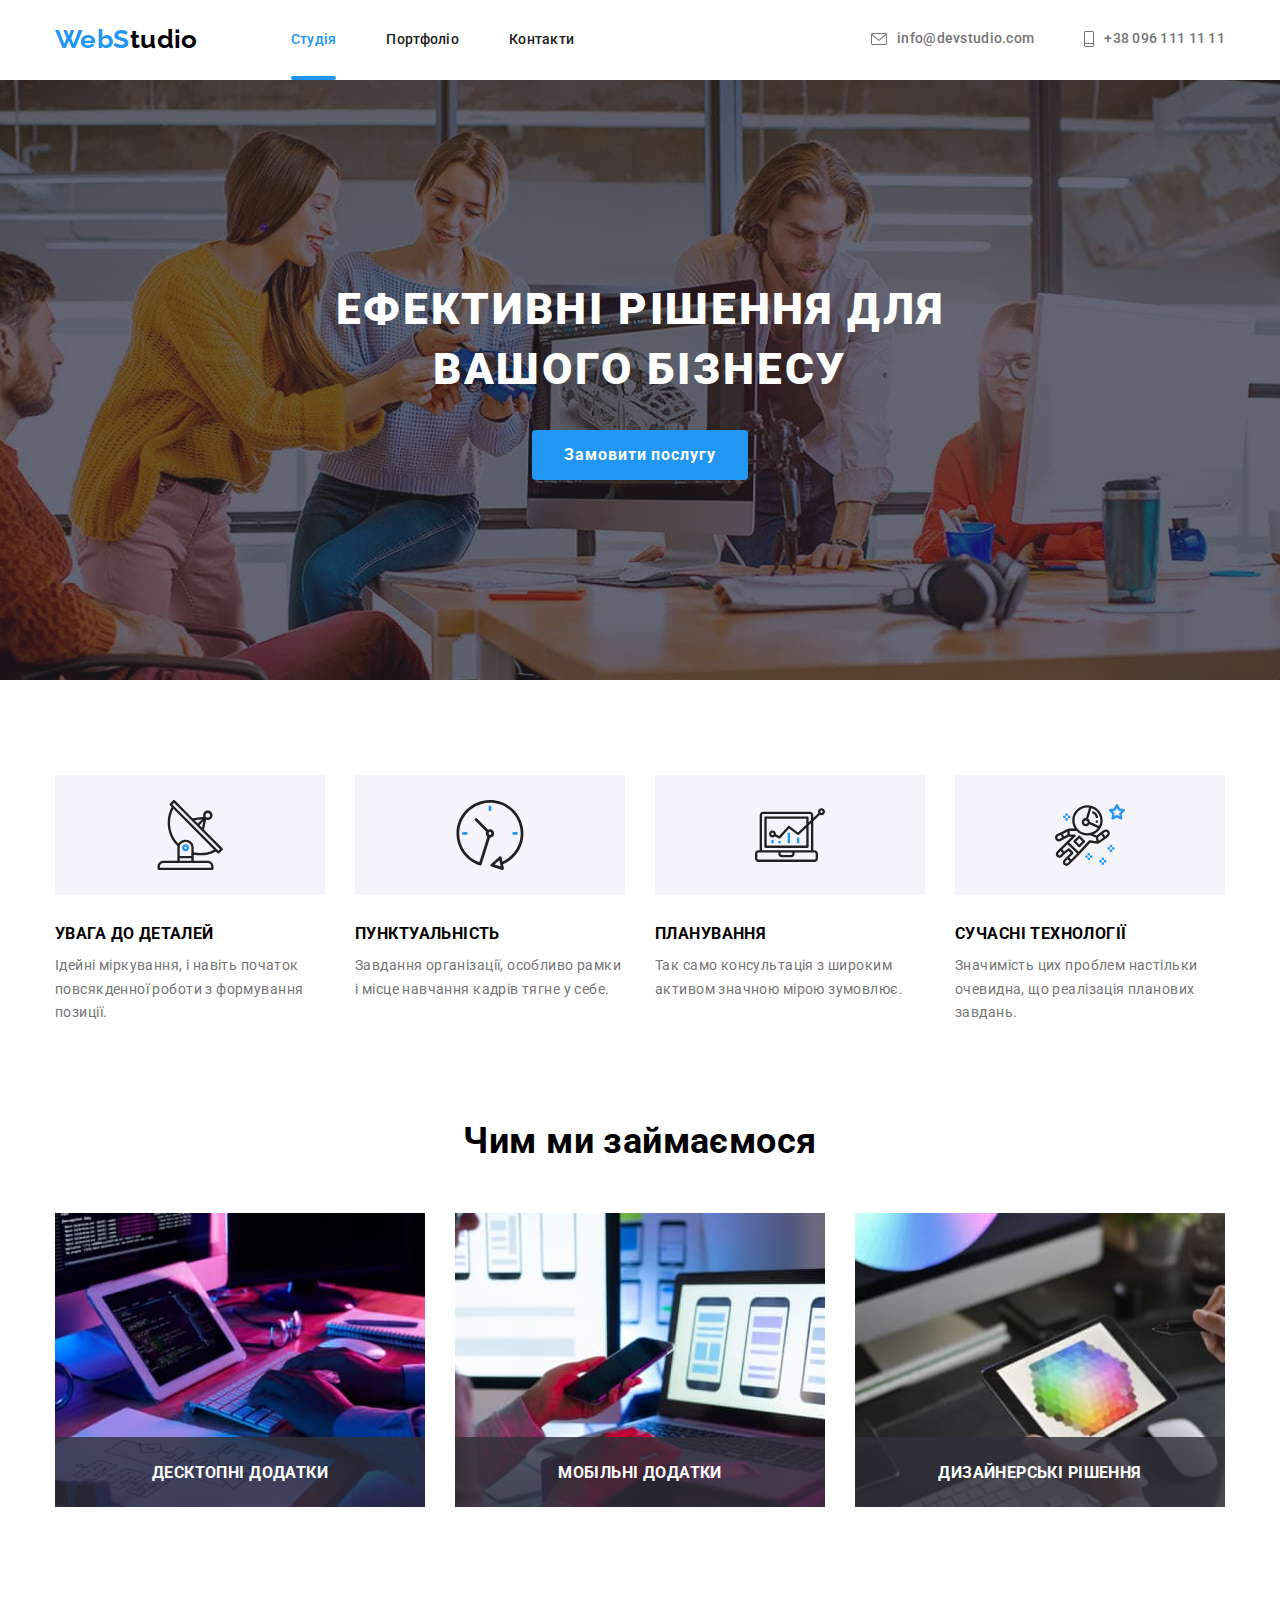
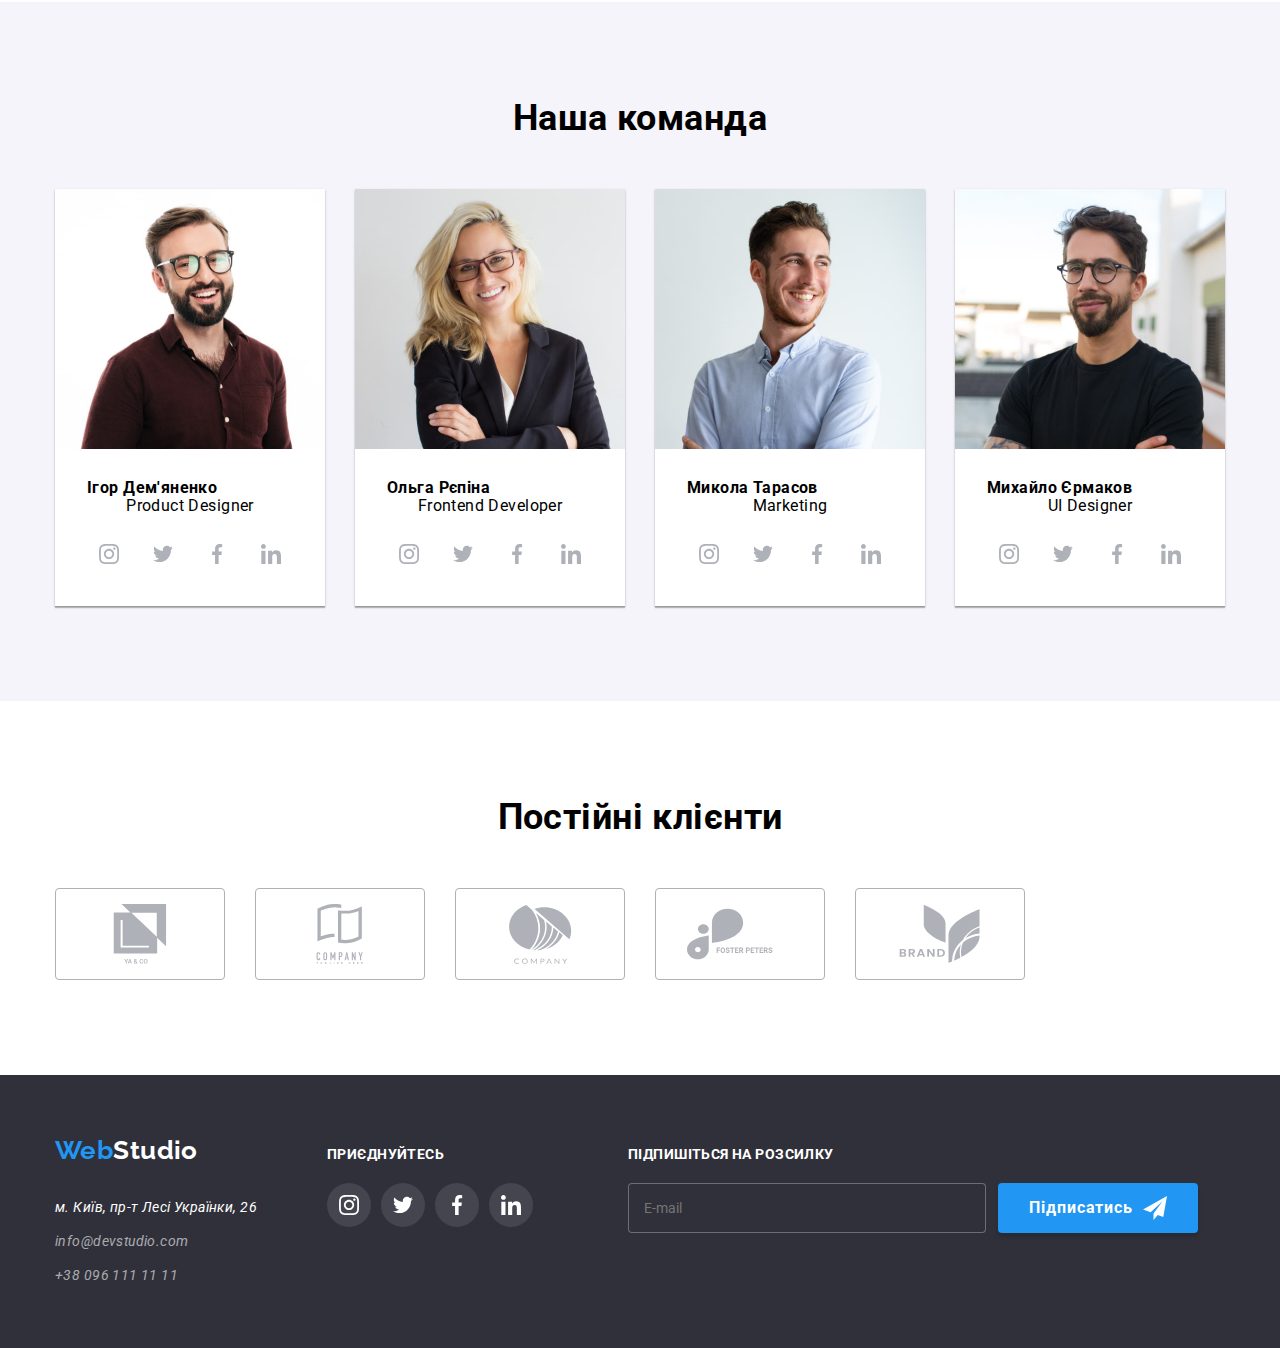
==== commit 8cee42fb: "index ready" ====
--- a/index.html
+++ b/index.html
@@ -9,41 +9,41 @@
     <link rel="preconnect" href="https://fonts.googleapis.com">
     <link rel="preconnect" href="https://fonts.gstatic.com" crossorigin>
     <link rel="stylesheet" href="https://cdn.jsdelivr.net/npm/modern-normalize@1.1.0/modern-normalize.min.css">
-    <link rel="stylesheet" href="./css/style.css"/>
+    <link rel="stylesheet" href="./css/main.min.css"/>
     
 </head>
 <body>
     <!-- Шапка -->
     <header class="header">
-        <div class="container">
+        <div class="header__container container">
                 <nav class="site-nav">
-                    <a href="./index.html" class="site-nav__logo">
-                        WebS<span class="site-nav__logo-part" lang="en">tudio</span>
+                    <a href="./index.html" class="header__logo logo">
+                        WebS<span class="logo-part" lang="en">tudio</span>
                     </a>
                     <ul class="nav-list">
-                        <li class="nav-list__list-item">
-                            <a href="./index.html" class="nav-list__nav-link nav-list__nav-link--current">Студія</a>
-                        </li>
-                        <li>
-                            <a href="./portfolio.html" class="nav-list__nav-link ">Портфоліо</a>
-                        </li>
-                        <li>
-                            <a href="#" class="nav-list__nav-link">Контакти</a>
+                        <li class="nav-list__item">
+                            <a href="./index.html" class="nav-list__link nav-list__link--currant">Студія</a>
+                        </li>
+                        <li class="nav-list__item">
+                            <a href="./portfolio.html" class="nav-list__link ">Портфоліо</a>
+                        </li>
+                        <li class="nav-list__item">
+                            <a href="#" class="nav-list__link">Контакти</a>
                         </li>
                     </ul>
                 </nav>
                 <ul class="nav-contacts">
-                    <li>
-                        <a href="mailto:info@devstudio.com" class="nav-contacts__link-contact">
-                            <svg class="nav-contacts__contact-icon nav-contacts__contact-icon--envelope">
+                    <li class="nav-contacts__item">
+                        <a href="mailto:info@devstudio.com" class="nav-contacts__link">
+                            <svg class="nav-contacts__icon nav-contacts__contact-icon--envelope">
                                 <use href="./image/icons.svg#icon-envelope"></use>
                             </svg>
                             info@devstudio.com
                         </a>
                     </li>
-                    <li>
-                        <a href="tel:380961111111" class="nav-contacts__link-contact">
-                            <svg class="nav-contacts__link-contact nav-contacts__link-contact:vector">
+                    <li class="nav-contacts__item">
+                        <a href="tel:380961111111" class="nav-contacts__link">
+                            <svg class="nav-contacts__icon nav-contacts__contact-icon--vector">
                                 <use href="./image/icons.svg#icon-Vector"></use>
                             </svg>    
                             +38 096 111 11 11
@@ -57,7 +57,7 @@
         <section class="hero" >
                 <div class="container">
                     <h1 class="hero__heading">Ефективні рішення для вашого бізнесу</h1>
-                    <button type="button" class="hero__button" data-modal-open>Замовити послугу</button>
+                    <button type="button" class="hero__button button" data-modal-open>Замовити послугу</button>
                 </div>
                 
         </section>
@@ -66,43 +66,43 @@
         <section class="feature-section">
             <div class="container">
                 <!-- невидимий заголовок visually-hidden-->
-                <h2 class="feature-section__heading ">Переваги</h2>
+                <h2 class="feature-section__heading visually-hidden">Переваги</h2>
                 <ul class="feature-list">
-                    <li>
+                    <li class="feature-list__item">
                         <div class="feature-list__icon-container">
-                            <svg class="feature-list__feature-icon">
+                            <svg class="feature-list__icon">
                                 <use href="./image/icons.svg#icon-Group"></use>
                             </svg>
                         </div>
-                        <h3 class="feature-list__feature-heading">Увага до деталей</h3>
-                        <p class="feature-list__featurefeature-list__-paragraph">Ідейні міркування, і навіть початок повсякденної роботи з формування позиції.</p>
-                    </li>
-                    <li>
+                        <h3 class="feature-list__heading">Увага до деталей</h3>
+                        <p class="feature-list__paragraph">Ідейні міркування, і навіть початок повсякденної роботи з формування позиції.</p>
+                    </li>
+                    <li class="feature-list__item">
                         <div class="feature-list__icon-container">
-                            <svg class="feature-list__feature-icon">
+                            <svg class="feature-list__icon">
                                 <use href="./image/icons.svg#icon-clock"></use>
                             </svg>
                         </div>
-                        <h3 class="feature-list__feature-heading">Пунктуальність</h3>
-                        <p class="feature-list__feature-paragraph">Завдання організації, особливо рамки і місце навчання кадрів тягне у себе.</p>
-                    </li>
-                    <li>
+                        <h3 class="feature-list__heading">Пунктуальність</h3>
+                        <p class="feature-list__paragraph">Завдання організації, особливо рамки і місце навчання кадрів тягне у себе.</p>
+                    </li>
+                    <li class="feature-list__item">
                         <div class="feature-list__icon-container">
-                            <svg class="feature-list__feature-icon">
+                            <svg class="feature-list__icon">
                                 <use href="./image/icons.svg#icon-diagram"></use>
                             </svg>
                         </div>
-                        <h3 class="feature-list__feature-heading">Планування</h3>
-                        <p class="feature-list__feature-paragraph">Так само консультація з широким активом значною мірою зумовлює.</p>
-                    </li>
-                    <li>
+                        <h3 class="feature-list__heading">Планування</h3>
+                        <p class="feature-list__paragraph">Так само консультація з широким активом значною мірою зумовлює.</p>
+                    </li>
+                    <li class="feature-list__item">
                         <div class="feature-list__icon-container">
-                            <svg class="feature-list__feature-icon">
+                            <svg class="feature-list__icon">
                                 <use href="./image/icons.svg#icon-astronaut"></use>
                             </svg>
                         </div>
-                        <h3 class="feature-list__feature-heading">Сучасні технології</h3>
-                        <p class="feature-list__feature-paragraph">Значимість цих проблем настільки очевидна, що реалізація планових завдань.</p>
+                        <h3 class="feature-list__heading">Сучасні технології</h3>
+                        <p class="feature-list__paragraph">Значимість цих проблем настільки очевидна, що реалізація планових завдань.</p>
                     </li>
                 </ul>
             </div>
@@ -110,7 +110,7 @@
         <!-- Фактори роботи -->
         <section class="worksphere-section">
             <div class="container">
-                <h2 class="work-sphere__heading">Чим ми займаємося</h2>
+                <h2 class="worksphere-section__heading">Чим ми займаємося</h2>
                 <ul class="worksphere-list">
                     <li class="worksphere-list__item">
                         <div class="worksphere-list__thumb">
@@ -144,36 +144,36 @@
             <div class="container">
                 <h2 class="team-section__heading">Наша команда</h2>
                 <ul class="team-list">
-                    <li>
+                    <li class="team-list__item">
                          <img src="./image/demjanenko.jpg" alt="фото Ігор Демяненко" width="270">
                         <div class="team-list__text-container">
                             <h3 class="team-list__teammate">Ігор Дем'яненко </h3>
                             <p class="team-list__teammate-position">Product Designer</p>
                             <ul class="social-networks">
                                 <li class="social-networks__item">
-                                    <a href="#" class="social-networks__links" >
-                                        <svg class="social-netwoks__icon">
+                                    <a href="#" class="social-networks__link team-networks" >
+                                        <svg class="social-networks__icon team-networks__icon">
                                             <use href="./image/icons.svg#icon-instagram"></use>
                                         </svg>
                                     </a>
                                 </li>
                                 <li class="social-networks__item">
-                                    <a href="#" class="social-networks__links" >
-                                        <svg class="social-netwoks__icon">
+                                    <a href="#" class="social-networks__link team-networks" >
+                                        <svg class="social-networks__icon team-networks__icon">
                                             <use href="./image/icons.svg#icon-twitter"></use>
                                         </svg>
                                     </a>
                                 </li>
                                 <li class="social-networks__item">
-                                    <a href="#" class="social-networks__links" >
-                                        <svg class="social-netwoks__icon">
+                                    <a href="#" class="social-networks__link team-networks" >
+                                        <svg class="social-networks__icon team-networks__icon">
                                             <use href="./image/icons.svg#icon-facebook"></use>
                                         </svg>
                                     </a>
                                 </li>
                                 <li class="social-networks__item">
-                                    <a href="#" class="social-networks__links" >
-                                        <svg class="social-netwoks__icon">
+                                    <a href="#" class="social-networks__link team-networks" >
+                                        <svg class="social-networks__icon team-networks__icon">
                                             <use href="./image/icons.svg#icon-linkedin"></use>
                                         </svg>
                                     </a>
@@ -181,36 +181,36 @@
                             </ul>
                         </div>
                     </li>    
-                    <li>
+                    <li class="team-list__item">
                         <img src="./image/repina.jpg" alt="фото Ольга Рєпіна" width="270">
                         <div class="team-list__text-container">
                             <h3 class="team-list__teammate">Ольга Рєпіна</h3>
                             <p class="team-list__teammate-position">Frontend Developer</p>
                             <ul class="social-networks">
                                 <li class="social-networks__item">
-                                    <a href="#" class="social-networks__links">
-                                        <svg class="social-networks__icon">
+                                    <a href="#" class="social-networks__link team-networks">
+                                        <svg class="social-networks__icon team-networks__icon">
                                             <use href="./image/icons.svg#icon-instagram"></use>
                                         </svg>
                                     </a>
                                 </li>
                                 <li class="social-networks__item">
-                                    <a href="#" class="social-networks__links">
-                                        <svg class="social-networks__icon">
+                                    <a href="#" class="social-networks__link team-networks">
+                                        <svg class="social-networks__icon team-networks__icon">
                                             <use href="./image/icons.svg#icon-twitter"></use>
                                         </svg>
                                     </a>
                                 </li>
                                 <li class="social-networks__item">
-                                    <a href="#" class="social-networks__links">
-                                        <svg class="social-networks__icon">
+                                    <a href="#" class="social-networks__link team-networks">
+                                        <svg class="social-networks__icon team-networks__icon">
                                             <use href="./image/icons.svg#icon-facebook"></use>
                                         </svg>
                                     </a>
                                 </li>
                                 <li class="social-networks__item">
-                                    <a href="#" class="social-networks__links">
-                                        <svg class="social-networks__icon">
+                                    <a href="#" class="social-networks__link team-networks">
+                                        <svg class="social-networks__icon team-networks__icon">
                                             <use href="./image/icons.svg#icon-linkedin"></use>
                                         </svg>
                                     </a>
@@ -219,36 +219,36 @@
                         </div>
                             
                     </li>
-                    <li>
+                    <li class="team-list__item">
                         <img src="./image/tarasov.jpg" alt="фото Микола Тарасов" width="270">
                         <div class="team-list__text-container">
                             <h3 class="team-list__teammate">Микола Тарасов</h3>
                             <p class="team-list__teammate-position">Marketing</p>
                             <ul class="social-networks">
                                 <li class="social-networks__item">
-                                    <a href="#" class="social-networks__link">
-                                        <svg class="social-networks__icon">
+                                    <a href="#" class="social-networks__link team-networks">
+                                        <svg class="social-networks__icon team-networks__icon">
                                             <use href="./image/icons.svg#icon-instagram"></use>
                                         </svg>
                                     </a>
                                 </li>
                                 <li class="social-networks__item">
-                                    <a href="#" class="social-networks__link">
-                                        <svg class="social-networks__icon">
+                                    <a href="#" class="social-networks__link team-networks">
+                                        <svg class="social-networks__icon team-networks__icon">
                                             <use href="./image/icons.svg#icon-twitter"></use>
                                         </svg>
                                     </a>
                                 </li>
                                 <li class="social-networks__item">
-                                    <a href="#" class="social-networks__link">
-                                        <svg class="social-networks__icon">
+                                    <a href="#" class="social-networks__link team-networks">
+                                        <svg class="social-networks__icon team-networks__icon">
                                             <use href="./image/icons.svg#icon-facebook"></use>
                                         </svg>
                                     </a>
                                 </li>
                                 <li class="social-networks__item">
-                                    <a href="#" class="social-networks__link">
-                                        <svg class="social-networks__icon">
+                                    <a href="#" class="social-networks__link team-networks">
+                                        <svg class="social-networks__icon team-networks__icon">
                                             <use href="./image/icons.svg#icon-linkedin"></use>
                                         </svg>
                                     </a>
@@ -256,36 +256,36 @@
                             </ul>
                         </div>
                     </li>
-                    <li>
+                    <li class="team-list__item">
                         <img src="./image/yermakov.jpg" alt="фото Михайло Єрмаков" width="270">
                         <div class="team-list__text-container">
                             <h3 class="team-list__teammate">Михайло Єрмаков</h3>
                             <p class="team-list__teammate-position">UI Designer</p>
                             <ul class="social-networks">
                                 <li class="social-networks__item">
-                                    <a href="#" class="social-networks__links">
-                                        <svg class="social-networks__icon">
+                                    <a href="#" class="social-networks__link team-networks">
+                                        <svg class="social-networks__icon team-networks__icon">
                                             <use href="./image/icons.svg#icon-instagram"></use>
                                         </svg>
                                     </a>
                                 </li>
                                 <li class="social-networks__item">
-                                    <a href="#" class="social-networks__links">
-                                        <svg class="social-networks__icon">
+                                    <a href="#" class="social-networks__link team-networks">
+                                        <svg class="social-networks__icon team-networks__icon">
                                             <use href="./image/icons.svg#icon-twitter"></use>
                                         </svg>
                                     </a>
                                 </li>
                                 <li class="social-networks__item">
-                                    <a href="#" class="social-networks__links">
-                                        <svg class="social-networks__icon">
+                                    <a href="#" class="social-networks__link team-networks">
+                                        <svg class="social-networks__icon team-networks__icon">
                                             <use href="./image/icons.svg#icon-facebook"></use>
                                         </svg>
                                     </a>
                                 </li>
                                 <li class="social-networks__item">
-                                    <a href="#" class="social-networks__links">
-                                        <svg class="social-networks__icon">
+                                    <a href="#" class="social-networks__link team-networks">
+                                        <svg class="social-networks__icon team-networks__icon">
                                             <use href="./image/icons.svg#icon-linkedin"></use>
                                         </svg>
                                     </a>
@@ -296,47 +296,47 @@
                 </ul>
             </div>
         </section>
-        <section class="clients">
+        <section class="clients-section">
             <div class="container">
-                <h2>Постійні клієнти</h2>
+                <h2 class="clients-section__heading">Постійні клієнти</h2>
                 <ul class="clients-list">
                     <li class="clients-list__item">
-                        <a href="#">
+                        <a href="#" class="clients-list__link">
                             <svg class="clients-list__icon">
                                 <use href="./image/icons.svg#icon-company1" aria-label="Компанія 1"></use>
                             </svg>
                         </a>
                     </li>
                     <li class="clients-list__item">
-                        <a href="#">
+                        <a href="#" class="clients-list__link">
                             <svg class="clients-list__icon">
                                 <use href="./image/icons.svg#icon-company2" aria-label="Компанія 2"></use>
                             </svg>
                         </a>
                     </li>
                     <li class="clients-list__item">
-                        <a href="#">
+                        <a href="#" class="clients-list__link">
                             <svg class="clients-list__icon">
                                 <use href="./image/icons.svg#icon-company3" aria-label="Компанія 3"></use>
                             </svg>
                         </a>
                     </li>
                     <li class="clients-list__item">
-                        <a href="#">
+                        <a href="#" class="clients-list__link">
                             <svg class="clients-list__icon">
                                 <use href="./image/icons.svg#icon-company4" aria-label="Компанія 4"></use>
                             </svg>
                         </a>
                     </li>
                     <li class="clients-list__item">
-                        <a href="#">
+                        <a href="#" class="clients-list__link">
                             <svg class="clients-list__icon">
                                 <use href="./image/icons.svg#icon-company5" aria-label="Компанія 5"></use>
                             </svg>
                         </a>
                     </li>
                     <li class="clients-list__item">
-                        <a href="#">
+                        <a href="#" class="clients-list__link>
                             <svg class="clients-list__icon">
                                 <use href="./image/icons.svg#icon-company6" aria-label="Компанія 6"></use>
                             </svg>
@@ -348,16 +348,16 @@
     </main>
     <!-- Контакти/адреса -->
     <footer>
-        <div class="container footer">
+        <div class="footer__container container ">
             <div class="address-container">
-                <a href="./index.html" class="footer__logo-link"><span class="footer__logo" lang="en">Web<span class="footer__logo-part--inverse"
+                <a href="./index.html" class="footer__logo logo ">Web<span class="logo-part--inverse"
                             lang="en">Studio</span></a>
                 <address>
                     <ul class="address-list">
                         <li class="address-list__item">
                             <a href="https://goo.gl/maps/CPtrU1FHBa2aNyZL9" target="_blank"
                                 rel="noopener noreferrer nofollow" class="address-list__address-link">
-                                    <span class="phis-address">м. Київ, пр-т Лесі Українки, 26</span>
+                                    м. Київ, пр-т Лесі Українки, 26
                             </a>
                         </li>
                         <li class="address-list__item">
@@ -373,28 +373,28 @@
                     <p class="social-link-label">Приєднуйтесь</p>
                     <ul class="social-networks">
                         <li class="social-networks__item">
-                            <a href="#" class="social-networks__link">
+                            <a href="#" class="social-networks__link footer-networks">
                                 <svg class="social-networks__icon">
                                     <use href="./image/icons.svg#icon-instagram"></use>
                                 </svg>
                             </a>
                         </li>
                         <li class="social-networks__item">
-                            <a href="#" class="social-networks__link">
+                            <a href="#" class="social-networks__link footer-networks">
                                 <svg class="social-networks__icon">
                                     <use href="./image/icons.svg#icon-twitter"></use>
                                 </svg>
                             </a>
                         </li>
                         <li class="social-networks__item">
-                            <a href="#" class="social-networks__link">
+                            <a href="#" class="social-networks__link footer-networks">
                                 <svg class="social-networks__icon">
                                     <use href="./image/icons.svg#icon-facebook"></use>
                                 </svg>
                             </a>
                         </li>
                         <li class="social-networks__item">
-                            <a href="#" class="social-networks__link">
+                            <a href="#" class="social-networks__link footer-networks">
                                 <svg class="social-networks__icon">
                                     <use href="./image/icons.svg#icon-linkedin"></use>
                                 </svg>
@@ -403,10 +403,10 @@
                     </ul>
                 </div>
                 <div class="footer-form">
-                    <p class="form-form__label">Підпишіться на розсилку</p>
+                    <p class="footer-form__label">Підпишіться на розсилку</p>
                     <form class="footer-form__body">
-                        <input type="email" name="email" id="email" placeholder="E-mail" class="footer-form__imput-field">
-                        <button type="submit" class="footer-form__submit-button">
+                        <input type="email" name="email" id="email" placeholder="E-mail" class="footer-form__input">
+                        <button type="submit" class="footer-form__submit-button button">
                             Підписатись
                             <svg class="footer-form__button-icon">
                                 <use href="./image/icons.svg#icon-send"></use>
@@ -426,7 +426,7 @@
                         Ім'я
                     </label>
                     <div class="modal-form__input-container">
-                        <input type="text" name="name" class="login-inf" id="person-name" class="modal-form__input">
+                        <input type="text" name="name" id="person-name" class="modal-form__input">
                         <svg class="modal-form__icon modal-form__icon--person">
                             <use href="./image/icons.svg#icon-person-black"></use>
                         </svg>
@@ -437,7 +437,7 @@
                         Телефон
                     </label>
                     <div class="modal-form__input-container">
-                        <input type="tel" name="telephone" class="login-inf" id="person-tel" class="modal-form__input">
+                        <input type="tel" name="telephone"  id="person-tel" class="modal-form__input">
                         <svg class="modal-form__icon modal-form__icon--tel">
                             <use href="./image/icons.svg#icon-phone-black"></use>
                         </svg>
@@ -448,19 +448,19 @@
                         Пошта
                     </label>
                     <div class="modal-form__input-container">
-                        <input type="email" name="email" class="login-inf" id="person-email" class="modal-form__input">
+                        <input type="email" name="email" id="person-email" class="modal-form__input">
                         <svg class="modal-form__icon modal-form__icon--email">
                             <use href="./image/icons.svg#icon-email-black"></use>
                         </svg>
                     </div>
                 </div>
                 <label class="modal-form__commentary-area">
-                        Коментар
-                    <textarea name="modal-form__commentary" rows="10" placeholder="Введіть текст"></textarea>
+                    Коментар
+                    <textarea class="modal-form__commentary" name="commentary" rows="10" placeholder="Введіть текст"></textarea>
                 </label>
                     <div class="modal-form__checkbox-container">
                         <!-- visually-hidden -->
-                        <input type="checkbox" name="agreement" class="modal-form__true-checkbox " id="modal-checkbox">
+                        <input type="checkbox" name="agreement" class="modal-form__true-checkbox visually-hidden" id="modal-checkbox">
                         <svg class="modal-form__icon-checkbox modal-form__fake-checkbox--checked">
                            <use href="./image/icons.svg#icon-check"></use>
                         </svg>
@@ -475,7 +475,7 @@
                         </label>
                     </div>
                 
-                <button class="modal-form__submit-button" type="submit">Відправити</button>
+                <button class="modal-form__submit-button button" type="submit">Відправити</button>
             </form>
             <button class="modal-form__close-button" type="button" data-modal-close>
                 <svg class="modal-form__close-icon">
--- a/css/main.min.css
+++ b/css/main.min.css
@@ -0,0 +1 @@
+.visually-hidden{position:absolute;white-space:nowrap;width:1px;height:1px;overflow:hidden;border:0;padding:0;clip:rect(0 0 0 0);-webkit-clip-path:inset(50%);clip-path:inset(50%);margin:-1px}.clients-section__heading,.team-section__heading,.worksphere-section__heading{font-size:36px;line-height:1.17;text-align:center;margin-bottom:50px;margin-top:0}html{box-sizing:border-box}*,*::before,*::after{box-sizing:inherit}body{color:var(--primary-text-color);background-color:var(--primary-white-color);font-family:Roboto,sans-serif;letter-spacing:.03em;font-size:14px}img{display:block;max-width:100%;height:auto}p{padding:0;margin:0}h1,h2,h3,h4,h5,h5{padding:0;margin:0}ul{list-style:none;margin:0;padding:0}.container{width:1200px;margin-left:auto;margin-right:auto;padding-right:15px;padding-left:15px}.logo{font-family:Raleway,sans-serif;color:#2196f3;font-weight:700;font-size:26px;line-height:1.19;text-decoration:none}.logo-part{color:#000}.logo-part--inverse{color:#fff}.header__logo{margin-right:93px}.footer__logo{margin-bottom:30px;display:inline-block}.button{cursor:pointer;color:#fff;background-color:#2196f3;border:rgba(0,0,0,0);border-radius:4px;font-weight:700;font-size:16px;line-height:1.88;letter-spacing:.06em}.social-networks{display:flex;gap:10px}.social-networks__item{display:block;border-radius:50%;box-shadow:none;margin-bottom:0}.social-networks__link{display:flex;align-items:center;justify-content:center;height:44px;width:44px;border-radius:50%}.social-networks__link:hover,.social-networks__link:focus{background-color:#2196f3}.social-networks__icon{width:20px;height:20px}.hero{background-color:#c4c4c4;background-image:linear-gradient(rgba(47, 48, 58, 0.4), rgba(47, 48, 58, 0.4)),url(../image/hero-background.jpg);background-repeat:no-repeat;background-position:center;background-size:cover;height:600px;max-width:1600px;margin-right:auto;margin-left:auto;padding-top:200px;padding-bottom:200px}.hero__heading{color:#fff;text-align:center;text-transform:uppercase;font-weight:900;font-size:44px;line-height:1.36;letter-spacing:.06em;width:695px;margin-top:0;margin-bottom:30px;margin-left:auto;margin-right:auto}.hero__button{min-width:215px;min-height:50px;display:flex;border:rgba(0,0,0,0);margin-left:auto;margin-right:auto;border-radius:4px;padding:10px 32px;transition:background-color 250ms cubic-bezier(0.4, 0, 0.2, 1)}.hero__button:hover,.hero__button:focus{background-color:#188ce8}.feature-section{padding-top:95px;padding-bottom:95px}.feature-list{display:flex;gap:30px}.feature-list__item{width:270px}.feature-list__icon-container{width:270px;height:120px;background-color:#f5f4fa;display:flex;align-items:center;justify-content:center;margin-bottom:30px}.feature-list__icon{width:70px;height:70px}.feature-list__heading{text-transform:uppercase;line-height:1.14;margin-bottom:10px}.feature-list__paragraph{color:#757575;line-height:1.71}.worksphere-section{padding-bottom:95px}.worksphere-list{display:flex;gap:30px}.worksphere-list__thumb{position:relative;width:100%;height:100%}.worksphere-list__overlay-heading{position:absolute;bottom:0;left:0;padding-top:27px;padding-bottom:27px;width:100%;height:70px;background:rgba(47,48,58,.8)}.worksphere-list__overlay-heading{margin:0;text-align:center;color:#fff;text-transform:uppercase;font-weight:700;line-height:1.14}.team-section{background-color:#f5f4fa;padding-top:95px;padding-bottom:95px}.team-list{display:flex;gap:30px}.team-list__item{background-color:#fff;box-shadow:0px 1px 3px rgba(0,0,0,.12),0px 1px 1px rgba(0,0,0,.14),0px 2px 1px rgba(0,0,0,.2)}.team-list__text-container{padding:30px 32px}.team-list__teamate{font-weight:500;font-size:16px;line-height:1.18;text-align:center;margin:0 0 10px 0}.team-list__teammate-position{color:var(--secondary-text-color);font-size:16px;line-height:1.18;text-align:center;margin:0 0 16px 0}.team-networks{fill:#afb1b8;transition:background 250ms cubic-bezier(0.4, 0, 0.2, 1)}.team-networks__icon{transition:fill 250ms cubic-bezier(0.4, 0, 0.2, 1)}.team-networks:hover,.team-networks:focus{background-color:#2196f3;fill:#fff}.clients-section{padding-top:95px;padding-bottom:95px}.clients-list{display:flex;gap:30px}.clients-list__link{justify-content:center;align-items:center;display:flex;fill:#afb1b8;width:170px;height:92px;border:1px solid #afb1b8;border-radius:4px;transition:border-color 250ms cubic-bezier(0.4, 0, 0.2, 1)}.clients-list__icon{color:currentColor;height:60px;width:106px;transition:fill 250ms cubic-bezier(0.4, 0, 0.2, 1)}.clients-list__link:hover,.clients-list__link:focus{border-color:#2196f3;fill:#2196f3}.backdrop{top:0;bottom:0;left:0;right:0;position:fixed;z-index:1;background-color:rgba(0,0,0,.2);transition:opacity 250ms cubic-bezier(0.4, 0, 0.2, 1)}.modal{position:absolute;top:50%;left:50%;right:50%;bottom:50%;transform:translate(-50%, -50%) scale(1);width:530px;min-height:600px;padding:40px;box-shadow:0px 1px 3px rgba(0,0,0,.12),0px 1px 1px rgba(0,0,0,.14),0px 2px 1px rgba(0,0,0,.2);border-radius:4px;background-color:#fff;transition:transform 400ms cubic-bezier(0.4, 0, 0.2, 1)}.modal__heading{margin:0 0 12px 0;text-align:center;font-weight:700;font-size:20px;line-height:1.15;letter-spacing:.03em}.backdrop.is-hidden{opacity:0;pointer-events:none;transition:opacity 250ms cubic-bezier(0.4, 0, 0.2, 1)}.backdrop.is-hidden .modal{pointer-events:none;transform:translate(-50%, 0%) scale(1.2);transition:transform 400ms cubic-bezier(0.4, 0, 0.2, 1);pointer-events:none}.modal-form{width:100%}.modal-form__reg-label{color:#757575;font-weight:400;font-size:12px;line-height:1.16;letter-spacing:.01em}.modal-form__reg-field{display:block;margin-bottom:10px}.modal-form__input{width:100%;padding-left:30px;padding-top:12px;padding-bottom:12px;border:1px solid rgba(33,33,33,.2);border-radius:4px;transition:border-color 250ms cubic-bezier(0.4, 0, 0.2, 1);font-weight:400;font-size:12px;line-height:1.16;letter-spacing:.01em}.modal-form__input-container{position:relative;margin-top:4px}.modal-form__icon{position:absolute;left:12px;top:11px;width:18px;height:18px;transition:fill 250ms cubic-bezier(0.4, 0, 0.2, 1)}.modal-form__commentary-area{display:block;margin-bottom:20px;color:#757575;font-weight:400;font-size:12px;line-height:1.16;letter-spacing:.01em}.modal-form__commentary{padding:12px 16px;margin-top:4px;resize:none;width:100%;height:120px;border:1px solid rgba(33,33,33,.2);border-radius:4px;transition:border-color 250ms cubic-bezier(0.4, 0, 0.2, 1)}.modal-form__commentary:focus,.modal-form__input:focus{border-color:#2196f3;outline:none}.modal-form__input:focus+.modal-form__icon{fill:#2196f3}.modal-form__checkbox-container{position:relative;display:flex;align-items:center;padding-left:14px}.modal-form__icon-checkbox{position:absolute;left:13px;pointer-events:none;width:16px;height:15px}.modal-form__fake-checkbox--checked{background-color:#2196f3;opacity:0}.modal-form__fake-checkbox--focus{opacity:0}.modal-form__true-checkbox:focus~.modal-form__fake-checkbox{opacity:0}.modal-form__true-checkbox:focus~.modal-form__fake-checkbox--focus{opacity:1}.modal-form__true-checkbox:checked~.modal-form__fake-checkbox--focus{opacity:0}.modal-form__true-checkbox:checked~.modal-form__fake-checkbox--checked{opacity:1}.modal-form__true-checkbox:checked~.modal-form__fake-checkbox{opacity:0}.modal-form__agreement-label{padding-left:23px;font-weight:400;font-size:14px;line-height:1.71;letter-spacing:.03em}.modal-form__agreement-link{color:#2196f3;font-weight:400;line-height:1.71;margin-left:4px}.modal-form__close-button{position:absolute;top:8px;right:8px;display:flex;align-items:center;justify-content:center;border:1px solid rgba(0,0,0,.1);border-radius:50%;width:30px;height:30px;background-color:#fff;transition:fill 250ms cubic-bezier(0.4, 0, 0.2, 1)}.modal-form__close-button:hover{fill:#2196f3;cursor:pointer}.modal-form__submit-button{display:block;margin-top:30px;margin-right:auto;margin-left:auto;min-width:200px;box-shadow:0px 4px 4px rgba(0,0,0,.15);padding:10px 52px;transition:background-color 250ms cubic-bezier(0.4, 0, 0.2, 1)}header{border-bottom:1px solid var(--border-color);align-items:center;padding-top:24px;padding-bottom:25px}.header__container{display:flex}.site-nav,.nav-list,.nav-contacts{display:flex;align-items:center}.nav-list__item{margin-right:50px}.nav-list__item:last-child{margin-right:0}.nav-list__link{height:100%;text-decoration:none;color:#212121;font-weight:500;line-height:1.14;letter-spacing:.02em;transition:color 250ms cubic-bezier(0.4, 0, 0.2, 1)}.nav-list__link:hover,.nav-list__link:focus{color:#2196f3}.nav-list__link--currant{position:relative;color:#2196f3}.nav-list__link--currant::after{position:absolute;content:"";width:100%;height:4px;border-radius:2px;background-color:#2196f3;bottom:-33px;left:0}.nav-contacts{margin:0 0 0 auto}.nav-contacts__item{margin-right:50px}.nav-contacts__item:last-child{margin-right:0}.nav-contacts__link{display:flex;align-items:center;text-decoration:none;color:#757575;font-weight:500;line-height:1.14;letter-spacing:.02em;transition:color 250ms cubic-bezier(0.4, 0, 0.2, 1)}.nav-contacts__icon{fill:currentColor;margin-right:10px}.nav-contacts__contact-icon--envelope{width:16px;height:12px}.nav-contacts__contact-icon--vector{width:10px;height:16px}.nav-contacts__link:hover,.nav-contacts__link:focus,.nav-contacts__icon:hover,.nav-contacts__icon:focus{color:#2196f3}footer{background-color:#2f303a;padding-top:60px;padding-bottom:60px}.footer__container{display:flex;align-items:baseline}.address-list__item{margin-bottom:10px}.address-list__item:last-child{margin-bottom:0}.address-list__address-link{text-decoration:none;color:#fff;line-height:1.71;transition:color 250ms cubic-bezier(0.4, 0, 0.2, 1)}.address-list__contact-link{text-decoration:none;color:rgba(255,255,255,.6);text-decoration:none;line-height:1.71;transition:color 250ms cubic-bezier(0.4, 0, 0.2, 1)}.address-list__contact-link:hover,.address-list__contact-link:focus{color:#2196f3}.social-links-container{margin-left:70px}.footer-networks{background-color:rgba(255,255,255,.1);fill:#fff;transition:background 250ms cubic-bezier(0.4, 0, 0.2, 1)}.social-link-label{margin-bottom:20px;color:#fff;font-weight:700;font-size:14px;text-transform:uppercase;line-height:1.14}.footer-form{margin-left:95px}.footer-form__body{width:570px;display:flex}.footer-form__label{margin-bottom:20px;color:#fff;font-weight:700;line-height:1.14;text-transform:uppercase}.footer-form__input{display:block;background-color:#2f303a;padding:15px;width:358px;border:1px solid rgba(255,255,255,.3);border-radius:4px}.footer-form__submit-button{display:flex;align-items:center;justify-content:center;padding:10px 28px;min-width:200px;margin-left:12px;border:0;border-radius:4px;box-shadow:0px 4px 4px rgba(0,0,0,.15);font-weight:700;font-size:16px;line-height:1.88;letter-spacing:.06em;fill:var(--primary-white-color)}.footer-form__button-icon{margin-left:10px;width:24px;height:24px}/*# sourceMappingURL=main.min.css.map */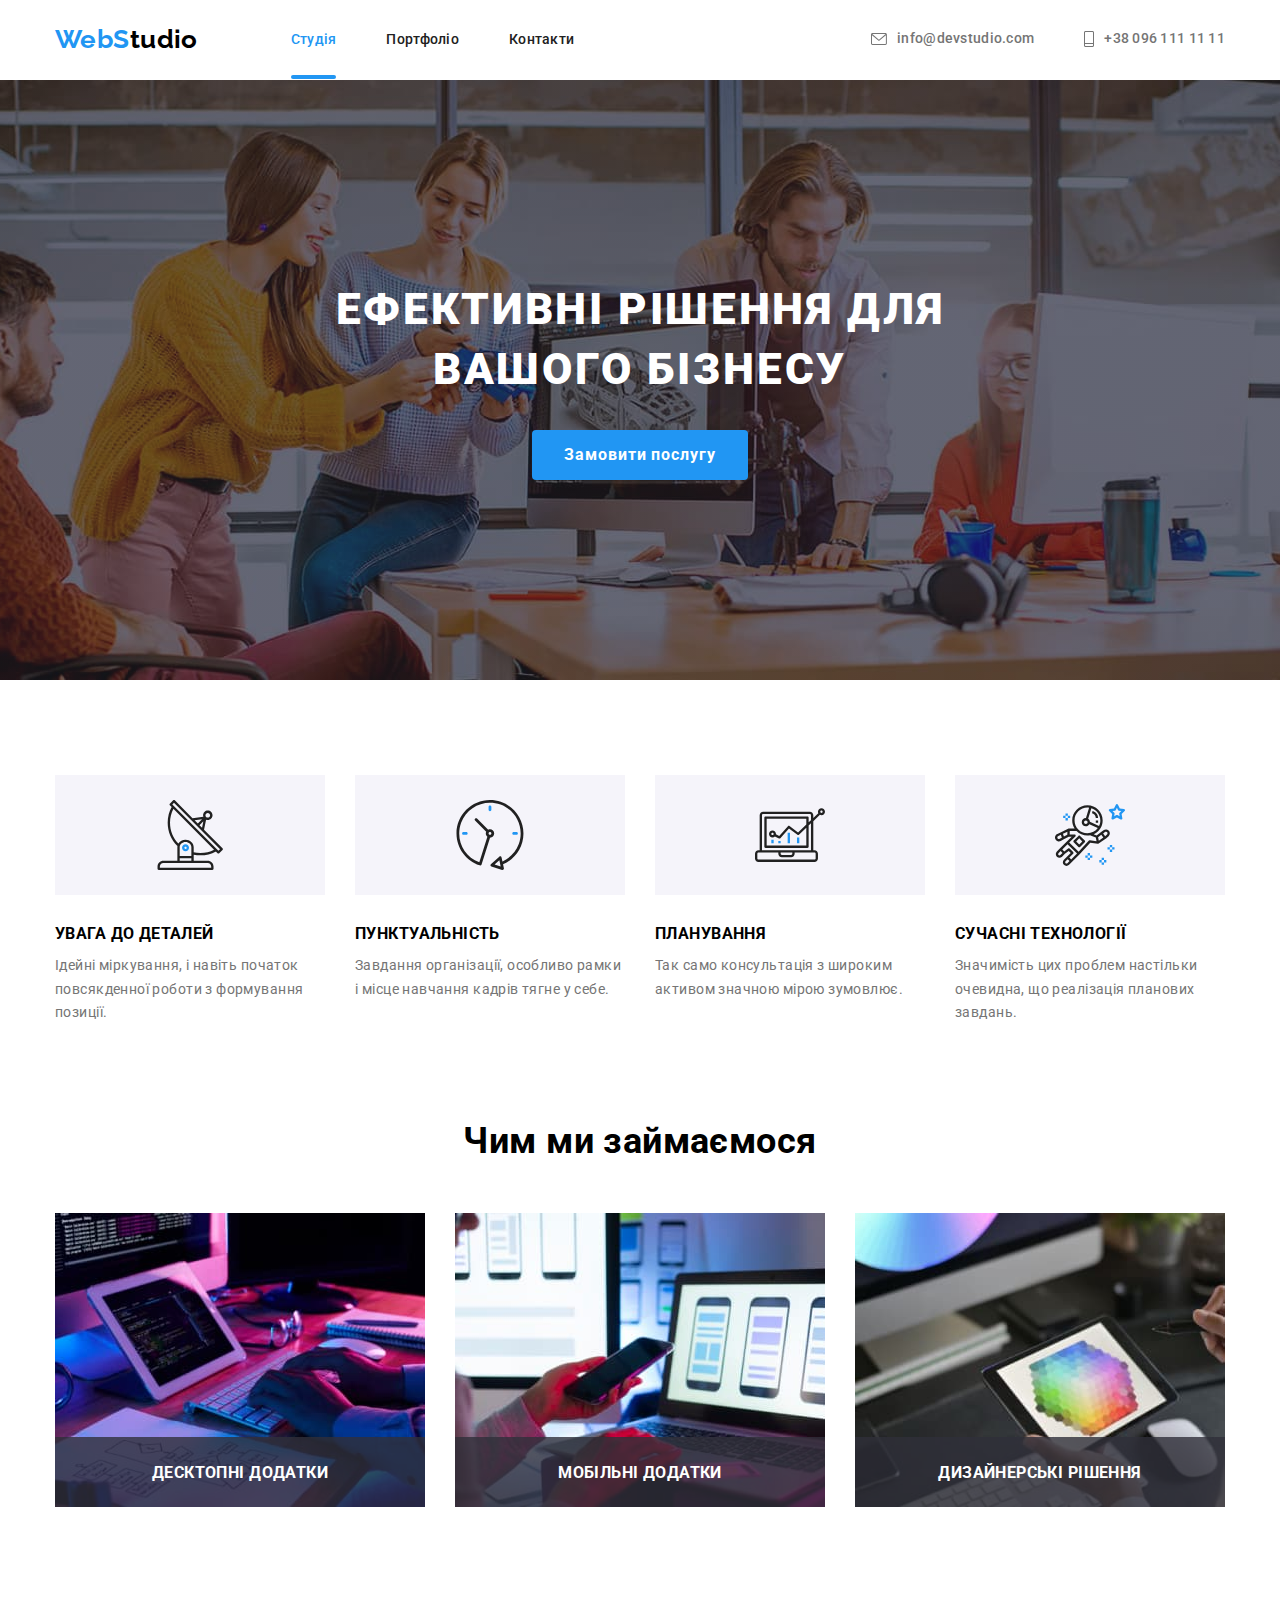
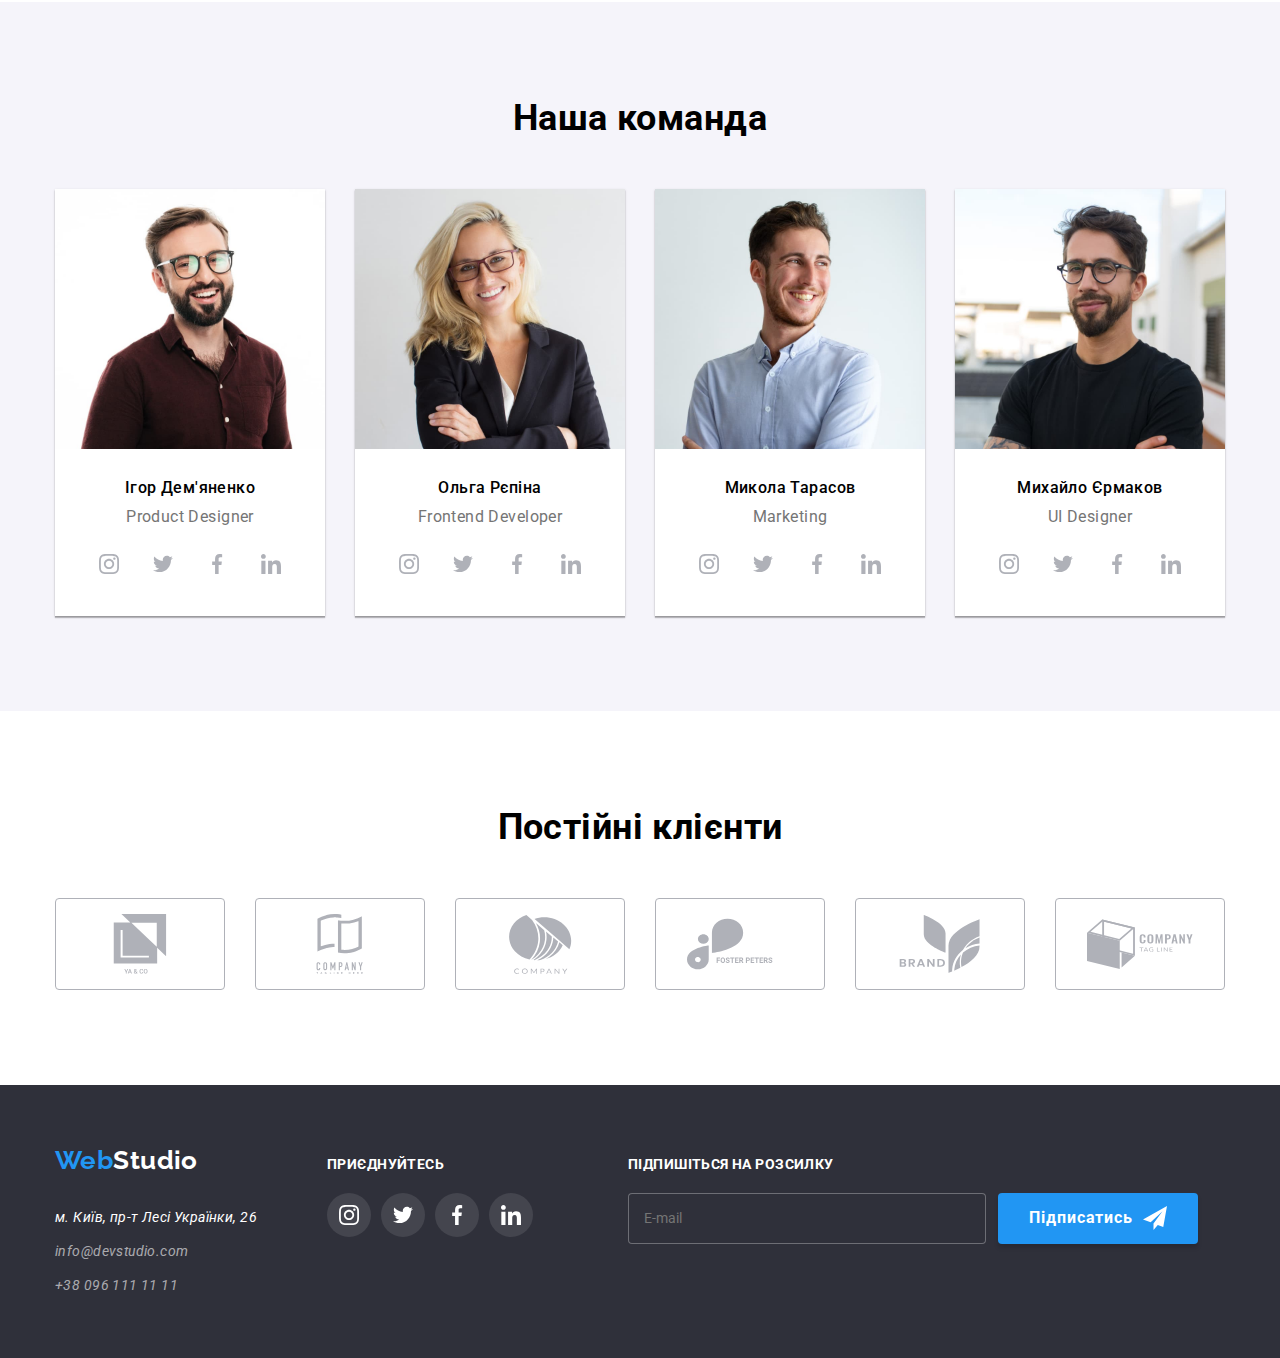
==== commit 44a67078: "before-check status" ====
--- a/index.html
+++ b/index.html
@@ -336,7 +336,7 @@
                         </a>
                     </li>
                     <li class="clients-list__item">
-                        <a href="#" class="clients-list__link>
+                        <a href="#" class="clients-list__link">
                             <svg class="clients-list__icon">
                                 <use href="./image/icons.svg#icon-company6" aria-label="Компанія 6"></use>
                             </svg>
--- a/css/main.min.css
+++ b/css/main.min.css
@@ -1 +1 @@
-.visually-hidden{position:absolute;white-space:nowrap;width:1px;height:1px;overflow:hidden;border:0;padding:0;clip:rect(0 0 0 0);-webkit-clip-path:inset(50%);clip-path:inset(50%);margin:-1px}.clients-section__heading,.team-section__heading,.worksphere-section__heading{font-size:36px;line-height:1.17;text-align:center;margin-bottom:50px;margin-top:0}html{box-sizing:border-box}*,*::before,*::after{box-sizing:inherit}body{color:var(--primary-text-color);background-color:var(--primary-white-color);font-family:Roboto,sans-serif;letter-spacing:.03em;font-size:14px}img{display:block;max-width:100%;height:auto}p{padding:0;margin:0}h1,h2,h3,h4,h5,h5{padding:0;margin:0}ul{list-style:none;margin:0;padding:0}.container{width:1200px;margin-left:auto;margin-right:auto;padding-right:15px;padding-left:15px}.logo{font-family:Raleway,sans-serif;color:#2196f3;font-weight:700;font-size:26px;line-height:1.19;text-decoration:none}.logo-part{color:#000}.logo-part--inverse{color:#fff}.header__logo{margin-right:93px}.footer__logo{margin-bottom:30px;display:inline-block}.button{cursor:pointer;color:#fff;background-color:#2196f3;border:rgba(0,0,0,0);border-radius:4px;font-weight:700;font-size:16px;line-height:1.88;letter-spacing:.06em}.social-networks{display:flex;gap:10px}.social-networks__item{display:block;border-radius:50%;box-shadow:none;margin-bottom:0}.social-networks__link{display:flex;align-items:center;justify-content:center;height:44px;width:44px;border-radius:50%}.social-networks__link:hover,.social-networks__link:focus{background-color:#2196f3}.social-networks__icon{width:20px;height:20px}.hero{background-color:#c4c4c4;background-image:linear-gradient(rgba(47, 48, 58, 0.4), rgba(47, 48, 58, 0.4)),url(../image/hero-background.jpg);background-repeat:no-repeat;background-position:center;background-size:cover;height:600px;max-width:1600px;margin-right:auto;margin-left:auto;padding-top:200px;padding-bottom:200px}.hero__heading{color:#fff;text-align:center;text-transform:uppercase;font-weight:900;font-size:44px;line-height:1.36;letter-spacing:.06em;width:695px;margin-top:0;margin-bottom:30px;margin-left:auto;margin-right:auto}.hero__button{min-width:215px;min-height:50px;display:flex;border:rgba(0,0,0,0);margin-left:auto;margin-right:auto;border-radius:4px;padding:10px 32px;transition:background-color 250ms cubic-bezier(0.4, 0, 0.2, 1)}.hero__button:hover,.hero__button:focus{background-color:#188ce8}.feature-section{padding-top:95px;padding-bottom:95px}.feature-list{display:flex;gap:30px}.feature-list__item{width:270px}.feature-list__icon-container{width:270px;height:120px;background-color:#f5f4fa;display:flex;align-items:center;justify-content:center;margin-bottom:30px}.feature-list__icon{width:70px;height:70px}.feature-list__heading{text-transform:uppercase;line-height:1.14;margin-bottom:10px}.feature-list__paragraph{color:#757575;line-height:1.71}.worksphere-section{padding-bottom:95px}.worksphere-list{display:flex;gap:30px}.worksphere-list__thumb{position:relative;width:100%;height:100%}.worksphere-list__overlay-heading{position:absolute;bottom:0;left:0;padding-top:27px;padding-bottom:27px;width:100%;height:70px;background:rgba(47,48,58,.8)}.worksphere-list__overlay-heading{margin:0;text-align:center;color:#fff;text-transform:uppercase;font-weight:700;line-height:1.14}.team-section{background-color:#f5f4fa;padding-top:95px;padding-bottom:95px}.team-list{display:flex;gap:30px}.team-list__item{background-color:#fff;box-shadow:0px 1px 3px rgba(0,0,0,.12),0px 1px 1px rgba(0,0,0,.14),0px 2px 1px rgba(0,0,0,.2)}.team-list__text-container{padding:30px 32px}.team-list__teamate{font-weight:500;font-size:16px;line-height:1.18;text-align:center;margin:0 0 10px 0}.team-list__teammate-position{color:var(--secondary-text-color);font-size:16px;line-height:1.18;text-align:center;margin:0 0 16px 0}.team-networks{fill:#afb1b8;transition:background 250ms cubic-bezier(0.4, 0, 0.2, 1)}.team-networks__icon{transition:fill 250ms cubic-bezier(0.4, 0, 0.2, 1)}.team-networks:hover,.team-networks:focus{background-color:#2196f3;fill:#fff}.clients-section{padding-top:95px;padding-bottom:95px}.clients-list{display:flex;gap:30px}.clients-list__link{justify-content:center;align-items:center;display:flex;fill:#afb1b8;width:170px;height:92px;border:1px solid #afb1b8;border-radius:4px;transition:border-color 250ms cubic-bezier(0.4, 0, 0.2, 1)}.clients-list__icon{color:currentColor;height:60px;width:106px;transition:fill 250ms cubic-bezier(0.4, 0, 0.2, 1)}.clients-list__link:hover,.clients-list__link:focus{border-color:#2196f3;fill:#2196f3}.backdrop{top:0;bottom:0;left:0;right:0;position:fixed;z-index:1;background-color:rgba(0,0,0,.2);transition:opacity 250ms cubic-bezier(0.4, 0, 0.2, 1)}.modal{position:absolute;top:50%;left:50%;right:50%;bottom:50%;transform:translate(-50%, -50%) scale(1);width:530px;min-height:600px;padding:40px;box-shadow:0px 1px 3px rgba(0,0,0,.12),0px 1px 1px rgba(0,0,0,.14),0px 2px 1px rgba(0,0,0,.2);border-radius:4px;background-color:#fff;transition:transform 400ms cubic-bezier(0.4, 0, 0.2, 1)}.modal__heading{margin:0 0 12px 0;text-align:center;font-weight:700;font-size:20px;line-height:1.15;letter-spacing:.03em}.backdrop.is-hidden{opacity:0;pointer-events:none;transition:opacity 250ms cubic-bezier(0.4, 0, 0.2, 1)}.backdrop.is-hidden .modal{pointer-events:none;transform:translate(-50%, 0%) scale(1.2);transition:transform 400ms cubic-bezier(0.4, 0, 0.2, 1);pointer-events:none}.modal-form{width:100%}.modal-form__reg-label{color:#757575;font-weight:400;font-size:12px;line-height:1.16;letter-spacing:.01em}.modal-form__reg-field{display:block;margin-bottom:10px}.modal-form__input{width:100%;padding-left:30px;padding-top:12px;padding-bottom:12px;border:1px solid rgba(33,33,33,.2);border-radius:4px;transition:border-color 250ms cubic-bezier(0.4, 0, 0.2, 1);font-weight:400;font-size:12px;line-height:1.16;letter-spacing:.01em}.modal-form__input-container{position:relative;margin-top:4px}.modal-form__icon{position:absolute;left:12px;top:11px;width:18px;height:18px;transition:fill 250ms cubic-bezier(0.4, 0, 0.2, 1)}.modal-form__commentary-area{display:block;margin-bottom:20px;color:#757575;font-weight:400;font-size:12px;line-height:1.16;letter-spacing:.01em}.modal-form__commentary{padding:12px 16px;margin-top:4px;resize:none;width:100%;height:120px;border:1px solid rgba(33,33,33,.2);border-radius:4px;transition:border-color 250ms cubic-bezier(0.4, 0, 0.2, 1)}.modal-form__commentary:focus,.modal-form__input:focus{border-color:#2196f3;outline:none}.modal-form__input:focus+.modal-form__icon{fill:#2196f3}.modal-form__checkbox-container{position:relative;display:flex;align-items:center;padding-left:14px}.modal-form__icon-checkbox{position:absolute;left:13px;pointer-events:none;width:16px;height:15px}.modal-form__fake-checkbox--checked{background-color:#2196f3;opacity:0}.modal-form__fake-checkbox--focus{opacity:0}.modal-form__true-checkbox:focus~.modal-form__fake-checkbox{opacity:0}.modal-form__true-checkbox:focus~.modal-form__fake-checkbox--focus{opacity:1}.modal-form__true-checkbox:checked~.modal-form__fake-checkbox--focus{opacity:0}.modal-form__true-checkbox:checked~.modal-form__fake-checkbox--checked{opacity:1}.modal-form__true-checkbox:checked~.modal-form__fake-checkbox{opacity:0}.modal-form__agreement-label{padding-left:23px;font-weight:400;font-size:14px;line-height:1.71;letter-spacing:.03em}.modal-form__agreement-link{color:#2196f3;font-weight:400;line-height:1.71;margin-left:4px}.modal-form__close-button{position:absolute;top:8px;right:8px;display:flex;align-items:center;justify-content:center;border:1px solid rgba(0,0,0,.1);border-radius:50%;width:30px;height:30px;background-color:#fff;transition:fill 250ms cubic-bezier(0.4, 0, 0.2, 1)}.modal-form__close-button:hover{fill:#2196f3;cursor:pointer}.modal-form__submit-button{display:block;margin-top:30px;margin-right:auto;margin-left:auto;min-width:200px;box-shadow:0px 4px 4px rgba(0,0,0,.15);padding:10px 52px;transition:background-color 250ms cubic-bezier(0.4, 0, 0.2, 1)}header{border-bottom:1px solid var(--border-color);align-items:center;padding-top:24px;padding-bottom:25px}.header__container{display:flex}.site-nav,.nav-list,.nav-contacts{display:flex;align-items:center}.nav-list__item{margin-right:50px}.nav-list__item:last-child{margin-right:0}.nav-list__link{height:100%;text-decoration:none;color:#212121;font-weight:500;line-height:1.14;letter-spacing:.02em;transition:color 250ms cubic-bezier(0.4, 0, 0.2, 1)}.nav-list__link:hover,.nav-list__link:focus{color:#2196f3}.nav-list__link--currant{position:relative;color:#2196f3}.nav-list__link--currant::after{position:absolute;content:"";width:100%;height:4px;border-radius:2px;background-color:#2196f3;bottom:-33px;left:0}.nav-contacts{margin:0 0 0 auto}.nav-contacts__item{margin-right:50px}.nav-contacts__item:last-child{margin-right:0}.nav-contacts__link{display:flex;align-items:center;text-decoration:none;color:#757575;font-weight:500;line-height:1.14;letter-spacing:.02em;transition:color 250ms cubic-bezier(0.4, 0, 0.2, 1)}.nav-contacts__icon{fill:currentColor;margin-right:10px}.nav-contacts__contact-icon--envelope{width:16px;height:12px}.nav-contacts__contact-icon--vector{width:10px;height:16px}.nav-contacts__link:hover,.nav-contacts__link:focus,.nav-contacts__icon:hover,.nav-contacts__icon:focus{color:#2196f3}footer{background-color:#2f303a;padding-top:60px;padding-bottom:60px}.footer__container{display:flex;align-items:baseline}.address-list__item{margin-bottom:10px}.address-list__item:last-child{margin-bottom:0}.address-list__address-link{text-decoration:none;color:#fff;line-height:1.71;transition:color 250ms cubic-bezier(0.4, 0, 0.2, 1)}.address-list__contact-link{text-decoration:none;color:rgba(255,255,255,.6);text-decoration:none;line-height:1.71;transition:color 250ms cubic-bezier(0.4, 0, 0.2, 1)}.address-list__contact-link:hover,.address-list__contact-link:focus{color:#2196f3}.social-links-container{margin-left:70px}.footer-networks{background-color:rgba(255,255,255,.1);fill:#fff;transition:background 250ms cubic-bezier(0.4, 0, 0.2, 1)}.social-link-label{margin-bottom:20px;color:#fff;font-weight:700;font-size:14px;text-transform:uppercase;line-height:1.14}.footer-form{margin-left:95px}.footer-form__body{width:570px;display:flex}.footer-form__label{margin-bottom:20px;color:#fff;font-weight:700;line-height:1.14;text-transform:uppercase}.footer-form__input{display:block;background-color:#2f303a;padding:15px;width:358px;border:1px solid rgba(255,255,255,.3);border-radius:4px}.footer-form__submit-button{display:flex;align-items:center;justify-content:center;padding:10px 28px;min-width:200px;margin-left:12px;border:0;border-radius:4px;box-shadow:0px 4px 4px rgba(0,0,0,.15);font-weight:700;font-size:16px;line-height:1.88;letter-spacing:.06em;fill:var(--primary-white-color)}.footer-form__button-icon{margin-left:10px;width:24px;height:24px}/*# sourceMappingURL=main.min.css.map */+.visually-hidden{position:absolute;white-space:nowrap;width:1px;height:1px;overflow:hidden;border:0;padding:0;clip:rect(0 0 0 0);-webkit-clip-path:inset(50%);clip-path:inset(50%);margin:-1px}.clients-section__heading,.team-section__heading,.worksphere-section__heading{font-size:36px;line-height:1.17;text-align:center;margin-bottom:50px;margin-top:0}html{box-sizing:border-box}*,*::before,*::after{box-sizing:inherit}body{color:var(--primary-text-color);background-color:var(--primary-white-color);font-family:Roboto,sans-serif;letter-spacing:.03em;font-size:14px}img{display:block;max-width:100%;height:auto}p{padding:0;margin:0}h1,h2,h3,h4,h5,h5{padding:0;margin:0}ul{list-style:none;margin:0;padding:0}.container{width:1200px;margin-left:auto;margin-right:auto;padding-right:15px;padding-left:15px}.logo{font-family:Raleway,sans-serif;color:#2196f3;font-weight:700;font-size:26px;line-height:1.19;text-decoration:none}.logo-part{color:#000}.logo-part--inverse{color:#fff}.header__logo{margin-right:93px}.footer__logo{margin-bottom:30px;display:inline-block}.button{cursor:pointer;color:#fff;background-color:#2196f3;border:rgba(0,0,0,0);border-radius:4px;font-weight:700;font-size:16px;line-height:1.88;letter-spacing:.06em}.social-networks{display:flex;gap:10px}.social-networks__item{display:block;border-radius:50%;box-shadow:none;margin-bottom:0}.social-networks__link{display:flex;align-items:center;justify-content:center;height:44px;width:44px;border-radius:50%}.social-networks__link:hover,.social-networks__link:focus{background-color:#2196f3}.social-networks__icon{width:20px;height:20px}.hero{background-color:#c4c4c4;background-image:linear-gradient(rgba(47, 48, 58, 0.4), rgba(47, 48, 58, 0.4)),url(../image/hero-background.jpg);background-repeat:no-repeat;background-position:center;background-size:cover;height:600px;max-width:1600px;margin-right:auto;margin-left:auto;padding-top:200px;padding-bottom:200px}.hero__heading{color:#fff;text-align:center;text-transform:uppercase;font-weight:900;font-size:44px;line-height:1.36;letter-spacing:.06em;width:695px;margin-top:0;margin-bottom:30px;margin-left:auto;margin-right:auto}.hero__button{min-width:215px;min-height:50px;display:flex;border:rgba(0,0,0,0);margin-left:auto;margin-right:auto;border-radius:4px;padding:10px 32px;transition:background-color 250ms cubic-bezier(0.4, 0, 0.2, 1)}.hero__button:hover,.hero__button:focus{background-color:#188ce8}.feature-section{padding-top:95px;padding-bottom:95px}.feature-list{display:flex;gap:30px}.feature-list__item{width:270px}.feature-list__icon-container{width:270px;height:120px;background-color:#f5f4fa;display:flex;align-items:center;justify-content:center;margin-bottom:30px}.feature-list__icon{width:70px;height:70px}.feature-list__heading{text-transform:uppercase;line-height:1.14;margin-bottom:10px}.feature-list__paragraph{color:#757575;line-height:1.71}.worksphere-section{padding-bottom:95px}.worksphere-list{display:flex;gap:30px}.worksphere-list__thumb{position:relative;width:100%;height:100%}.worksphere-list__overlay-heading{position:absolute;bottom:0;left:0;padding-top:27px;padding-bottom:27px;width:100%;height:70px;background:rgba(47,48,58,.8)}.worksphere-list__overlay-heading{margin:0;text-align:center;color:#fff;text-transform:uppercase;font-weight:700;line-height:1.14}.team-section{background-color:#f5f4fa;padding-top:95px;padding-bottom:95px}.team-list{display:flex;gap:30px}.team-list__item{background-color:#fff;box-shadow:0px 1px 3px rgba(0,0,0,.12),0px 1px 1px rgba(0,0,0,.14),0px 2px 1px rgba(0,0,0,.2)}.team-list__text-container{padding:30px 32px}.team-list__teammate{font-weight:500;font-size:16px;line-height:1.18;text-align:center;margin:0 0 10px 0}.team-list__teammate-position{color:#757575;font-size:16px;line-height:1.18;text-align:center;margin:0 0 16px 0}.team-networks{fill:#afb1b8;transition:background 250ms cubic-bezier(0.4, 0, 0.2, 1)}.team-networks__icon{transition:fill 250ms cubic-bezier(0.4, 0, 0.2, 1)}.team-networks:hover,.team-networks:focus{background-color:#2196f3;fill:#fff}.clients-section{padding-top:95px;padding-bottom:95px}.clients-list{display:flex;gap:30px}.clients-list__link{justify-content:center;align-items:center;display:flex;fill:#afb1b8;width:170px;height:92px;border:1px solid #afb1b8;border-radius:4px;transition:border-color 250ms cubic-bezier(0.4, 0, 0.2, 1)}.clients-list__icon{color:currentColor;height:60px;width:106px;transition:fill 250ms cubic-bezier(0.4, 0, 0.2, 1)}.clients-list__link:hover,.clients-list__link:focus{border-color:#2196f3;fill:#2196f3}.works-section{margin-top:95px;margin-bottom:95px}.works-filters{display:flex;gap:10px;align-items:center;justify-content:center;margin-bottom:50px}.works-filters__filter{padding:5px 25px;border:rgba(0,0,0,0);border-radius:4px;background-color:.works-filters__filter secondary-white-color;font-family:inherit;text-align:center;cursor:pointer;font-weight:500;font-size:16px;line-height:1.63;transition:background 250ms cubic-bezier(0.4, 0, 0.2, 1),color 250ms cubic-bezier(0.4, 0, 0.2, 1),box-shadow 250ms cubic-bezier(0.4, 0, 0.2, 1)}.works-filters__filter:focus,.works-filters__filter:hover{background-color:#2196f3;color:#fff;box-shadow:0px 3px 1px rgba(0,0,0,.1),0px 1px 2px rgba(0,0,0,.08),0px 2px 2px rgba(0,0,0,.12)}.works-list{display:flex;flex-wrap:wrap;gap:30px}.works-list__item{background-color:#fff;outline:1px solid #eee;display:inline-block}.works-list__item{box-shadow:0px 1px 1px rgba(0,0,0,.12),0px 4px 4px rgba(0,0,0,.06),1px 4px 6px rgba(0,0,0,.16)}.works-list__work{transition:box-shadow 250ms cubic-bezier(0.4, 0, 0.2, 1);text-decoration:none;color:#757575}.works-list__text-container{padding:20px 24px}.works-list__name{color:#212121;font-size:18px;line-height:2;letter-spacing:.06em;margin:0 0 4px 0}.works-list__filter{font-size:16px;line-height:1.88;margin:0}.works-list__thumb{overflow:hidden;position:relative;width:100%}.works-list__overlay-paragraph{position:absolute;top:0;left:0;padding:63px 24px;transform:translateY(100%);width:100%;height:100%;background-color:rgba(33,150,243,.9);transition:transform 250ms cubic-bezier(0.4, 0, 0.2, 1)}.works-list__work:hover .works-list__overlay-paragraph,.works-list__work:focus .works-list__overlay-paragraph{position:absolute;top:0;transform:translateY(0)}.works-list__meta{color:#fff;font-weight:400;font-size:18px;line-height:28px}.backdrop{top:0;bottom:0;left:0;right:0;position:fixed;z-index:1;background-color:rgba(0,0,0,.2);transition:opacity 250ms cubic-bezier(0.4, 0, 0.2, 1)}.modal{position:absolute;top:50%;left:50%;right:50%;bottom:50%;transform:translate(-50%, -50%) scale(1);width:530px;min-height:600px;padding:40px;box-shadow:0px 1px 3px rgba(0,0,0,.12),0px 1px 1px rgba(0,0,0,.14),0px 2px 1px rgba(0,0,0,.2);border-radius:4px;background-color:#fff;transition:transform 400ms cubic-bezier(0.4, 0, 0.2, 1)}.modal__heading{margin:0 0 12px 0;text-align:center;font-weight:700;font-size:20px;line-height:1.15;letter-spacing:.03em}.backdrop.is-hidden{opacity:0;pointer-events:none;transition:opacity 250ms cubic-bezier(0.4, 0, 0.2, 1)}.backdrop.is-hidden .modal{pointer-events:none;transform:translate(-50%, 0%) scale(1.2);transition:transform 400ms cubic-bezier(0.4, 0, 0.2, 1);pointer-events:none}.modal-form{width:100%}.modal-form__reg-label{color:#757575;font-weight:400;font-size:12px;line-height:1.16;letter-spacing:.01em}.modal-form__reg-field{display:block;margin-bottom:10px}.modal-form__input{width:100%;padding-left:30px;padding-top:12px;padding-bottom:12px;border:1px solid rgba(33,33,33,.2);border-radius:4px;transition:border-color 250ms cubic-bezier(0.4, 0, 0.2, 1);font-weight:400;font-size:12px;line-height:1.16;letter-spacing:.01em}.modal-form__input-container{position:relative;margin-top:4px}.modal-form__icon{position:absolute;left:12px;top:11px;width:18px;height:18px;transition:fill 250ms cubic-bezier(0.4, 0, 0.2, 1)}.modal-form__commentary-area{display:block;margin-bottom:20px;color:#757575;font-weight:400;font-size:12px;line-height:1.16;letter-spacing:.01em}.modal-form__commentary{padding:12px 16px;margin-top:4px;resize:none;width:100%;height:120px;border:1px solid rgba(33,33,33,.2);border-radius:4px;transition:border-color 250ms cubic-bezier(0.4, 0, 0.2, 1)}.modal-form__commentary:focus,.modal-form__input:focus{border-color:#2196f3;outline:none}.modal-form__input:focus+.modal-form__icon{fill:#2196f3}.modal-form__checkbox-container{position:relative;display:flex;align-items:center;padding-left:14px}.modal-form__icon-checkbox{position:absolute;left:13px;pointer-events:none;width:16px;height:15px}.modal-form__fake-checkbox--checked{background-color:#2196f3;opacity:0}.modal-form__fake-checkbox--focus{opacity:0}.modal-form__true-checkbox:focus~.modal-form__fake-checkbox{opacity:0}.modal-form__true-checkbox:focus~.modal-form__fake-checkbox--focus{opacity:1}.modal-form__true-checkbox:checked~.modal-form__fake-checkbox--focus{opacity:0}.modal-form__true-checkbox:checked~.modal-form__fake-checkbox--checked{opacity:1}.modal-form__true-checkbox:checked~.modal-form__fake-checkbox{opacity:0}.modal-form__agreement-label{padding-left:23px;font-weight:400;font-size:14px;line-height:1.71;letter-spacing:.03em}.modal-form__agreement-link{color:#2196f3;font-weight:400;line-height:1.71;margin-left:4px}.modal-form__close-button{position:absolute;top:8px;right:8px;display:flex;align-items:center;justify-content:center;border:1px solid rgba(0,0,0,.1);border-radius:50%;width:30px;height:30px;background-color:#fff;transition:fill 250ms cubic-bezier(0.4, 0, 0.2, 1)}.modal-form__close-button:hover{fill:#2196f3;cursor:pointer}.modal-form__submit-button{display:block;margin-top:30px;margin-right:auto;margin-left:auto;min-width:200px;box-shadow:0px 4px 4px rgba(0,0,0,.15);padding:10px 52px;transition:background-color 250ms cubic-bezier(0.4, 0, 0.2, 1)}header{border-bottom:1px solid var(--border-color);align-items:center;padding-top:24px;padding-bottom:25px}.header__container{display:flex}.site-nav,.nav-list,.nav-contacts{display:flex;align-items:center}.nav-list__item{margin-right:50px}.nav-list__item:last-child{margin-right:0}.nav-list__link{height:100%;text-decoration:none;color:#212121;font-weight:500;line-height:1.14;letter-spacing:.02em;transition:color 250ms cubic-bezier(0.4, 0, 0.2, 1)}.nav-list__link:hover,.nav-list__link:focus{color:#2196f3}.nav-list__link--currant{position:relative;text-decoration:none;color:#2196f3}.nav-list__link--currant::after{position:absolute;content:"";width:100%;height:4px;border-radius:2px;background-color:#2196f3;bottom:-32px;left:0}.nav-contacts{margin:0 0 0 auto}.nav-contacts__item{margin-right:50px}.nav-contacts__item:last-child{margin-right:0}.nav-contacts__link{display:flex;align-items:center;text-decoration:none;color:#757575;font-weight:500;line-height:1.14;letter-spacing:.02em;transition:color 250ms cubic-bezier(0.4, 0, 0.2, 1)}.nav-contacts__icon{fill:currentColor;margin-right:10px}.nav-contacts__contact-icon--envelope{width:16px;height:12px}.nav-contacts__contact-icon--vector{width:10px;height:16px}.nav-contacts__link:hover,.nav-contacts__link:focus,.nav-contacts__icon:hover,.nav-contacts__icon:focus{color:#2196f3}footer{background-color:#2f303a;padding-top:60px;padding-bottom:60px}.footer__container{display:flex;align-items:baseline}.address-list__item{margin-bottom:10px}.address-list__item:last-child{margin-bottom:0}.address-list__address-link{text-decoration:none;color:#fff;line-height:1.71;transition:color 250ms cubic-bezier(0.4, 0, 0.2, 1)}.address-list__contact-link{text-decoration:none;color:rgba(255,255,255,.6);text-decoration:none;line-height:1.71;transition:color 250ms cubic-bezier(0.4, 0, 0.2, 1)}.address-list__contact-link:hover,.address-list__contact-link:focus{color:#2196f3}.social-links-container{margin-left:70px}.footer-networks{background-color:rgba(255,255,255,.1);fill:#fff;transition:background 250ms cubic-bezier(0.4, 0, 0.2, 1)}.social-link-label{margin-bottom:20px;color:#fff;font-weight:700;font-size:14px;text-transform:uppercase;line-height:1.14}.footer-form{margin-left:95px}.footer-form__body{width:570px;display:flex}.footer-form__label{margin-bottom:20px;color:#fff;font-weight:700;line-height:1.14;text-transform:uppercase}.footer-form__input{display:block;background-color:#2f303a;padding:15px;width:358px;border:1px solid rgba(255,255,255,.3);border-radius:4px}.footer-form__submit-button{display:flex;align-items:center;justify-content:center;padding:10px 28px;min-width:200px;margin-left:12px;border:0;border-radius:4px;box-shadow:0px 4px 4px rgba(0,0,0,.15);font-weight:700;font-size:16px;line-height:1.88;letter-spacing:.06em;fill:var(--primary-white-color)}.footer-form__button-icon{margin-left:10px;width:24px;height:24px}/*# sourceMappingURL=main.min.css.map */